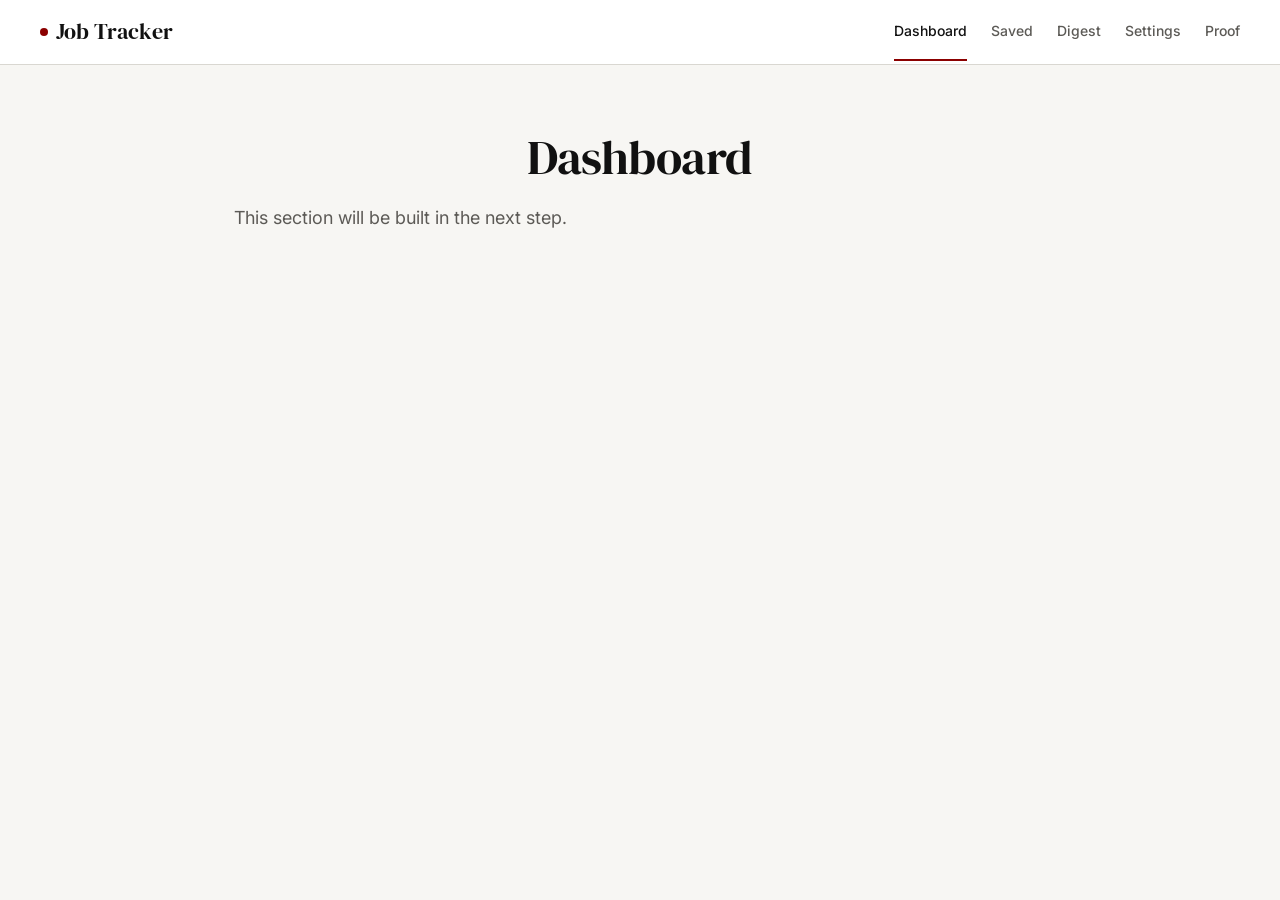
==== dashboard.html @ 2d8c6e4d "Add route skeletons and navigation" ====
<!DOCTYPE html>
<html lang="en">

<head>
    <meta charset="UTF-8">
    <meta name="viewport" content="width=device-width, initial-scale=1.0">
    <title>Dashboard - Job Notification Tracker</title>
    <link rel="preconnect" href="https://fonts.googleapis.com" />
    <link rel="preconnect" href="https://fonts.gstatic.com" crossorigin />
    <link href="https://fonts.googleapis.com/css2?family=DM+Serif+Display&family=Inter:wght@400;500;600&display=swap"
        rel="stylesheet" />
    <link rel="stylesheet" href="css/tokens.css">
    <link rel="stylesheet" href="css/base.css">
    <link rel="stylesheet" href="css/layout.css">
    <link rel="stylesheet" href="css/components.css">
    <style>
        /* Navigation Styles */
        .nav-header {
            background-color: var(--color-surface);
            border-bottom: 1px solid var(--color-border);
            position: sticky;
            top: 0;
            z-index: var(--z-topbar);
        }

        .nav-container {
            display: flex;
            align-items: center;
            justify-content: space-between;
            height: 64px;
        }

        .nav-brand {
            font-family: var(--font-heading);
            font-size: var(--text-lg);
            color: var(--color-text);
            text-decoration: none;
            display: flex;
            align-items: center;
            gap: var(--space-1);
        }

        .nav-links {
            display: flex;
            gap: var(--space-3);
        }

        .nav-link {
            font-family: var(--font-body);
            font-size: var(--text-sm);
            font-weight: var(--weight-medium);
            color: var(--color-muted);
            text-decoration: none;
            padding: var(--space-2) 0;
            border-bottom: 2px solid transparent;
            transition: color var(--duration-fast) var(--easing-standard);
        }

        .nav-link:hover {
            color: var(--color-text);
        }

        .nav-link.active {
            color: var(--color-text);
            border-bottom-color: var(--color-accent);
        }

        .mobile-menu-btn {
            display: none;
            background: none;
            border: none;
            font-size: var(--text-2xl);
            cursor: pointer;
            color: var(--color-text);
        }

        @media (max-width: 768px) {
            .nav-links {
                display: none;
                position: absolute;
                top: 64px;
                left: 0;
                right: 0;
                background-color: var(--color-surface);
                flex-direction: column;
                padding: var(--space-3) var(--space-5);
                border-bottom: 1px solid var(--color-border);
                box-shadow: var(--shadow-card);
            }

            .nav-links.show {
                display: flex;
            }

            .mobile-menu-btn {
                display: block;
            }
        }

        /* Page Content Styles */
        .page-content {
            padding: var(--space-8) 0;
            text-align: center;
        }

        .page-title {
            font-family: var(--font-heading);
            font-size: var(--text-3xl);
            color: var(--color-text);
            margin-bottom: var(--space-2);
        }

        .page-subtitle {
            font-size: var(--text-md);
            color: var(--color-muted);
        }
    </style>
</head>

<body>

    <header class="nav-header">
        <div class="container nav-container">
            <a href="index.html" class="nav-brand">
                <div class="top-bar__logo-dot"></div>
                Job Tracker
            </a>

            <button class="mobile-menu-btn" id="mobile-menu-btn" aria-label="Toggle menu">☰</button>

            <nav class="nav-links" id="nav-links">
                <a href="dashboard.html" class="nav-link active">Dashboard</a>
                <a href="saved.html" class="nav-link">Saved</a>
                <a href="digest.html" class="nav-link">Digest</a>
                <a href="settings.html" class="nav-link">Settings</a>
                <a href="proof.html" class="nav-link">Proof</a>
            </nav>
        </div>
    </header>

    <main class="container">
        <div class="page-content">
            <h1 class="page-title">Dashboard</h1>
            <p class="page-subtitle">This section will be built in the next step.</p>
        </div>
    </main>

    <script>
        document.getElementById('mobile-menu-btn').addEventListener('click', function () {
            document.getElementById('nav-links').classList.toggle('show');
        });
    </script>
</body>

</html>
---- css/tokens.css ----
/* ═══════════════════════════════════════════════════════════════
   KODNEST PREMIUM BUILD SYSTEM — DESIGN TOKENS
   tokens.css — Single source of truth for all design decisions
═══════════════════════════════════════════════════════════════ */

:root {
  /* ── COLOR PALETTE (maximum 4 semantic colors) ── */
  --color-bg:           #F7F6F3;   /* off-white surface */
  --color-text:         #111111;   /* primary text */
  --color-accent:       #8B0000;   /* deep red — primary actions */
  --color-accent-hover: #6E0000;   /* deep red darkened for hover */
  --color-accent-light: #f5e9e9;   /* tint for focus rings and muted accent bg */

  /* Semantic utility colors (muted, not vivid) */
  --color-success:      #3B6A45;   /* muted green */
  --color-success-bg:   #EEF4EF;
  --color-warning:      #8A6A1E;   /* muted amber */
  --color-warning-bg:   #FAF4E4;
  --color-error:        #8B0000;   /* reuse accent for error state */
  --color-error-bg:     #f5e9e9;

  /* Neutral scale */
  --color-border:       #D9D7D1;   /* subtle card borders */
  --color-border-focus: #8B0000;   /* focus outline */
  --color-muted:        #5C5A56;   /* secondary / hint text */
  --color-surface:      #FFFFFF;   /* card surface */
  --color-overlay:      #EFEDE9;   /* hover state background */

  /* ── TYPOGRAPHY ── */
  --font-heading: 'DM Serif Display', Georgia, 'Times New Roman', serif;
  --font-body:    'Inter', -apple-system, BlinkMacSystemFont, 'Segoe UI', sans-serif;

  --text-xs:   0.75rem;    /* 12px */
  --text-sm:   0.875rem;   /* 14px */
  --text-base: 1rem;       /* 16px */
  --text-md:   1.125rem;   /* 18px */
  --text-lg:   1.375rem;   /* 22px */
  --text-xl:   1.75rem;    /* 28px */
  --text-2xl:  2.25rem;    /* 36px */
  --text-3xl:  3rem;       /* 48px */

  --leading-tight:  1.2;
  --leading-normal: 1.5;
  --leading-relaxed:1.7;

  --weight-regular: 400;
  --weight-medium:  500;
  --weight-semibold:600;

  /* ── SPACING SCALE (8px grid — never deviate) ── */
  --space-1: 8px;
  --space-2: 16px;
  --space-3: 24px;
  --space-5: 40px;
  --space-8: 64px;

  /* ── LAYOUT ── */
  --max-width-text:   720px;   /* prose column max */
  --max-width-layout: 1280px;  /* overall container */
  --panel-primary:    70%;
  --panel-secondary:  30%;

  /* ── SHAPE ── */
  --radius-sm:  4px;
  --radius-md:  6px;
  --radius-lg:  8px;

  /* ── MOTION (calm, no bounce) ── */
  --duration-fast:   150ms;
  --duration-base:   200ms;
  --easing-standard: ease-in-out;

  /* ── ELEVATION (no deep shadows — borders only) ── */
  --shadow-none: none;
  --shadow-card: 0 1px 3px rgba(0,0,0,0.06);

  /* ── Z-INDEX ── */
  --z-topbar: 100;
  --z-overlay: 200;
}
---- css/base.css ----
/* ═══════════════════════════════════════════════════════════════
   KODNEST PREMIUM BUILD SYSTEM — BASE / RESET
   base.css — Typography, resets, global body styles
═══════════════════════════════════════════════════════════════ */

/* ── RESET ── */
*,
*::before,
*::after {
    box-sizing: border-box;
    margin: 0;
    padding: 0;
}

html {
    font-size: 16px;
    scroll-behavior: smooth;
    -webkit-font-smoothing: antialiased;
    -moz-osx-font-smoothing: grayscale;
    text-rendering: optimizeLegibility;
}

body {
    background-color: var(--color-bg);
    color: var(--color-text);
    font-family: var(--font-body);
    font-size: var(--text-base);
    line-height: var(--leading-relaxed);
    min-height: 100vh;
}

/* ── HEADINGS ── */
h1,
h2,
h3,
h4,
h5,
h6 {
    font-family: var(--font-heading);
    font-weight: var(--weight-regular);
    line-height: var(--leading-tight);
    color: var(--color-text);
    letter-spacing: -0.01em;
}

h1 {
    font-size: var(--text-3xl);
}

h2 {
    font-size: var(--text-xl);
}

h3 {
    font-size: var(--text-lg);
}

/* ── BODY COPY ── */
p {
    font-size: var(--text-base);
    line-height: var(--leading-relaxed);
    color: var(--color-text);
    max-width: var(--max-width-text);
}

/* ── LINKS ── */
a {
    color: var(--color-accent);
    text-decoration: underline;
    text-underline-offset: 3px;
    transition: color var(--duration-fast) var(--easing-standard);
}

a:hover {
    color: var(--color-accent-hover);
}

a:focus-visible {
    outline: 2px solid var(--color-border-focus);
    outline-offset: 3px;
    border-radius: var(--radius-sm);
}

/* ── LISTS ── */
ul,
ol {
    padding-left: var(--space-3);
}

li {
    margin-bottom: var(--space-1);
    line-height: var(--leading-relaxed);
}

/* ── INLINE CODE ── */
code {
    font-family: 'SFMono-Regular', 'Consolas', 'Menlo', monospace;
    font-size: 0.88em;
    background-color: var(--color-overlay);
    border: 1px solid var(--color-border);
    border-radius: var(--radius-sm);
    padding: 2px 6px;
}

/* ── PRE ── */
pre {
    font-family: 'SFMono-Regular', 'Consolas', 'Menlo', monospace;
    font-size: var(--text-sm);
    line-height: 1.6;
    background-color: var(--color-overlay);
    border: 1px solid var(--color-border);
    border-radius: var(--radius-md);
    padding: var(--space-2);
    overflow-x: auto;
    white-space: pre-wrap;
    word-break: break-word;
}

/* ── STRONG / EM ── */
strong {
    font-weight: var(--weight-semibold);
    color: var(--color-text);
}

em {
    font-style: italic;
}

/* ── IMAGES ── */
img {
    max-width: 100%;
    display: block;
    height: auto;
}

/* ── SELECT ── */
select {
    appearance: none;
    -webkit-appearance: none;
    background-image: url("data:image/svg+xml,%3Csvg xmlns='http://www.w3.org/2000/svg' width='12' height='8' viewBox='0 0 12 8'%3E%3Cpath d='M1 1l5 5 5-5' stroke='%235C5A56' stroke-width='1.5' fill='none' stroke-linecap='round'/%3E%3C/svg%3E");
    background-repeat: no-repeat;
    background-position: right 12px center;
    background-size: 12px;
    padding-right: 36px !important;
    cursor: pointer;
}

/* ── FOCUS VISIBLE (global) ── */
:focus-visible {
    outline: 2px solid var(--color-border-focus);
    outline-offset: 3px;
}

/* ── SCROLLBAR (subtle) ── */
::-webkit-scrollbar {
    width: 6px;
    height: 6px;
}

::-webkit-scrollbar-track {
    background: var(--color-bg);
}

::-webkit-scrollbar-thumb {
    background: var(--color-border);
    border-radius: 99px;
}

::-webkit-scrollbar-thumb:hover {
    background: var(--color-muted);
}

/* ── SELECTION ── */
::selection {
    background-color: var(--color-accent-light);
    color: var(--color-text);
}

/* ── UTILITY CLASSES ── */
.visually-hidden {
    position: absolute;
    width: 1px;
    height: 1px;
    padding: 0;
    margin: -1px;
    overflow: hidden;
    clip: rect(0, 0, 0, 0);
    white-space: nowrap;
    border: 0;
}

.text-muted {
    color: var(--color-muted);
}

.text-sm {
    font-size: var(--text-sm);
}

.text-serif {
    font-family: var(--font-heading);
}
---- css/layout.css ----
/* ═══════════════════════════════════════════════════════════════
   KODNEST PREMIUM BUILD SYSTEM — LAYOUT
   layout.css — Global page structure, sections, containers
═══════════════════════════════════════════════════════════════ */

/* ═══════════════════════════
   CONTAINER
═══════════════════════════ */

.container {
    width: 100%;
    max-width: var(--max-width-layout);
    margin: 0 auto;
    padding: 0 var(--space-5);
}

@media (max-width: 768px) {
    .container {
        padding: 0 var(--space-3);
    }
}


/* ═══════════════════════════
   TOP BAR
═══════════════════════════ */

.top-bar {
    position: sticky;
    top: 0;
    z-index: var(--z-topbar);
    height: 56px;
    display: flex;
    align-items: center;
    justify-content: space-between;
    gap: var(--space-3);
    padding: 0 var(--space-5);
    background-color: var(--color-surface);
    border-bottom: 1px solid var(--color-border);
}

.top-bar__project {
    display: flex;
    align-items: center;
    gap: var(--space-1);
    font-family: var(--font-body);
    font-size: var(--text-sm);
    font-weight: var(--weight-semibold);
    color: var(--color-text);
    letter-spacing: 0.01em;
    white-space: nowrap;
    flex: 1;
}

.top-bar__logo-dot {
    width: 8px;
    height: 8px;
    border-radius: 50%;
    background-color: var(--color-accent);
    flex-shrink: 0;
}

.top-bar__progress {
    display: flex;
    align-items: center;
    gap: var(--space-2);
    flex: 2;
    justify-content: center;
}

.progress-step {
    font-size: var(--text-xs);
    font-weight: var(--weight-medium);
    color: var(--color-muted);
    white-space: nowrap;
}

.progress-track {
    width: 120px;
    height: 4px;
    background-color: var(--color-border);
    border-radius: 99px;
    overflow: hidden;
    flex-shrink: 0;
}

.progress-track__fill {
    height: 100%;
    background-color: var(--color-accent);
    border-radius: 99px;
    transition: width var(--duration-base) var(--easing-standard);
}

.top-bar__status {
    display: flex;
    align-items: center;
    justify-content: flex-end;
    flex: 1;
}

@media (max-width: 640px) {
    .top-bar {
        padding: 0 var(--space-2);
        gap: var(--space-2);
    }

    .top-bar__progress {
        display: none;
    }
}


/* ═══════════════════════════
   CONTEXT HEADER
═══════════════════════════ */

.context-header {
    border-bottom: 1px solid var(--color-border);
    padding: var(--space-8) 0 var(--space-5) 0;
    background-color: var(--color-surface);
}

.context-header .container {
    display: flex;
    flex-direction: column;
    gap: var(--space-1);
}

.context-header__headline {
    font-family: var(--font-heading);
    font-size: var(--text-3xl);
    color: var(--color-text);
    line-height: var(--leading-tight);
    max-width: 700px;
    letter-spacing: -0.02em;
}

.context-header__subtext {
    font-size: var(--text-md);
    color: var(--color-muted);
    line-height: var(--leading-relaxed);
    max-width: 560px;
}

@media (max-width: 768px) {
    .context-header {
        padding: var(--space-5) 0 var(--space-3) 0;
    }

    .context-header__headline {
        font-size: var(--text-2xl);
    }
}


/* ═══════════════════════════
   WORKSPACE — SPLIT LAYOUT
═══════════════════════════ */

.workspace {
    padding: var(--space-5) 0 var(--space-8) 0;
}

.workspace__inner {
    display: grid;
    grid-template-columns: var(--panel-primary) var(--panel-secondary);
    gap: var(--space-5);
    align-items: start;
}

.workspace__primary {
    display: flex;
    flex-direction: column;
    gap: var(--space-5);
    min-width: 0;
}

.workspace__secondary {
    min-width: 0;
}

@media (max-width: 960px) {
    .workspace__inner {
        grid-template-columns: 1fr;
    }

    .workspace__secondary {
        order: -1;
    }

    .panel {
        position: static;
        max-height: none;
    }
}


/* ═══════════════════════════
   PROOF FOOTER
═══════════════════════════ */

.proof-footer {
    border-top: 1px solid var(--color-border);
    background-color: var(--color-surface);
    padding: var(--space-5) 0;
}

.proof-footer__inner {
    display: flex;
    flex-direction: column;
    gap: var(--space-5);
}

.proof-footer__heading {
    display: flex;
    flex-direction: column;
    gap: 6px;
}

.proof-footer__title {
    font-family: var(--font-heading);
    font-size: var(--text-xl);
    color: var(--color-text);
    line-height: var(--leading-tight);
}

.proof-footer__subtitle {
    font-size: var(--text-sm);
    color: var(--color-muted);
    max-width: 500px;
}

/* Proof Checklist */
.proof-checklist {
    display: grid;
    grid-template-columns: repeat(auto-fit, minmax(260px, 1fr));
    gap: var(--space-3);
}

.proof-item {
    display: flex;
    flex-direction: column;
    gap: var(--space-1);
    padding: var(--space-2) var(--space-2);
    border: 1px solid var(--color-border);
    border-radius: var(--radius-md);
    background-color: var(--color-bg);
    transition: border-color var(--duration-fast) var(--easing-standard);
}

.proof-item:focus-within {
    border-color: var(--color-border-focus);
}

.proof-item__label {
    margin-bottom: 2px;
}

.proof-input {
    font-family: var(--font-body);
    font-size: var(--text-sm);
    color: var(--color-text);
    background-color: transparent;
    border: none;
    border-top: 1px solid var(--color-border);
    padding: var(--space-1) 0;
    width: 100%;
    outline: none;
    line-height: var(--leading-relaxed);
    transition: border-color var(--duration-fast) var(--easing-standard);
}

.proof-input::placeholder {
    color: #A8A5A0;
}

.proof-input:focus {
    border-top-color: var(--color-border-focus);
}

/* Proof footer bar */
.proof-footer__bar {
    display: flex;
    align-items: center;
    justify-content: space-between;
    padding-top: var(--space-3);
    border-top: 1px solid var(--color-border);
    gap: var(--space-3);
    flex-wrap: wrap;
}

.proof-footer__credit {
    font-size: var(--text-xs);
    color: var(--color-muted);
    max-width: none;
}
---- css/components.css ----
/* ═══════════════════════════════════════════════════════════════
   KODNEST PREMIUM BUILD SYSTEM — COMPONENTS
   components.css — Buttons, Badges, Cards, Inputs, Panels, etc.
═══════════════════════════════════════════════════════════════ */

/* ═══════════════════════════
   BUTTONS
═══════════════════════════ */

.btn {
    display: inline-flex;
    align-items: center;
    justify-content: center;
    gap: var(--space-1);
    font-family: var(--font-body);
    font-size: var(--text-sm);
    font-weight: var(--weight-medium);
    line-height: 1;
    letter-spacing: 0.01em;
    border-radius: var(--radius-md);
    padding: 10px var(--space-3);
    border: 1.5px solid transparent;
    cursor: pointer;
    transition:
        background-color var(--duration-fast) var(--easing-standard),
        border-color var(--duration-fast) var(--easing-standard),
        color var(--duration-fast) var(--easing-standard),
        opacity var(--duration-fast) var(--easing-standard);
    text-decoration: none;
    white-space: nowrap;
    user-select: none;
}

/* Primary: solid deep red */
.btn--primary {
    background-color: var(--color-accent);
    border-color: var(--color-accent);
    color: #ffffff;
}

.btn--primary:hover:not(:disabled) {
    background-color: var(--color-accent-hover);
    border-color: var(--color-accent-hover);
}

.btn--primary:focus-visible {
    outline: 2px solid var(--color-accent);
    outline-offset: 3px;
}

/* Secondary: outlined */
.btn--secondary {
    background-color: transparent;
    border-color: var(--color-border);
    color: var(--color-text);
}

.btn--secondary:hover:not(:disabled) {
    background-color: var(--color-overlay);
    border-color: var(--color-text);
}

.btn--secondary:focus-visible {
    outline: 2px solid var(--color-border-focus);
    outline-offset: 3px;
}

/* Danger outline variant */
.btn--danger-outline {
    border-color: var(--color-accent);
    color: var(--color-accent);
}

.btn--danger-outline:hover:not(:disabled) {
    background-color: var(--color-accent-light);
}

/* Full width */
.btn--full {
    width: 100%;
}

/* Disabled state */
.btn:disabled,
.btn--disabled {
    opacity: 0.4;
    cursor: not-allowed;
    pointer-events: none;
}

/* Icon-only button */
.btn-icon {
    display: inline-flex;
    align-items: center;
    gap: 6px;
    font-family: var(--font-body);
    font-size: var(--text-sm);
    font-weight: var(--weight-medium);
    color: var(--color-muted);
    background: none;
    border: none;
    padding: 4px 8px;
    border-radius: var(--radius-sm);
    cursor: pointer;
    transition: color var(--duration-fast) var(--easing-standard),
        background-color var(--duration-fast) var(--easing-standard);
}

.btn-icon:hover {
    color: var(--color-text);
    background-color: var(--color-overlay);
}

.btn-icon:focus-visible {
    outline: 2px solid var(--color-border-focus);
    outline-offset: 2px;
}


/* ═══════════════════════════
   BADGES
═══════════════════════════ */

.badge {
    display: inline-flex;
    align-items: center;
    font-family: var(--font-body);
    font-size: var(--text-xs);
    font-weight: var(--weight-medium);
    letter-spacing: 0.04em;
    text-transform: uppercase;
    line-height: 1;
    padding: 4px 10px;
    border-radius: 99px;
    white-space: nowrap;
    border: 1px solid transparent;
}

.badge--neutral {
    background-color: var(--color-overlay);
    color: var(--color-muted);
    border-color: var(--color-border);
}

.badge--in-progress {
    background-color: var(--color-warning-bg);
    color: var(--color-warning);
    border-color: #D4B26A;
}

.badge--success {
    background-color: var(--color-success-bg);
    color: var(--color-success);
    border-color: #8DB897;
}

.badge--warning {
    background-color: var(--color-warning-bg);
    color: var(--color-warning);
    border-color: #D4B26A;
}

.badge--error {
    background-color: var(--color-error-bg);
    color: var(--color-error);
    border-color: #D4A0A0;
}


/* ═══════════════════════════
   STATUS BADGE (Top Bar)
═══════════════════════════ */

.status-badge {
    font-family: var(--font-body);
    font-size: var(--text-xs);
    font-weight: var(--weight-semibold);
    letter-spacing: 0.05em;
    text-transform: uppercase;
    padding: 5px 12px;
    border-radius: 99px;
    border: 1.5px solid transparent;
}

.status-badge--not-started {
    background-color: var(--color-overlay);
    color: var(--color-muted);
    border-color: var(--color-border);
}

.status-badge--in-progress {
    background-color: var(--color-warning-bg);
    color: var(--color-warning);
    border-color: #D4B26A;
}

.status-badge--shipped {
    background-color: var(--color-success-bg);
    color: var(--color-success);
    border-color: #8DB897;
}


/* ═══════════════════════════
   CARDS
═══════════════════════════ */

.card {
    background-color: var(--color-surface);
    border: 1px solid var(--color-border);
    border-radius: var(--radius-lg);
    padding: var(--space-5);
    display: flex;
    flex-direction: column;
    gap: var(--space-3);
    box-shadow: var(--shadow-card);
    transition: border-color var(--duration-base) var(--easing-standard);
}

.card:focus-within {
    border-color: var(--color-border-focus);
}

.card--error {
    border-color: #D4A0A0;
    background-color: var(--color-surface);
}

.card--empty {
    border-style: dashed;
    border-color: var(--color-border);
    background-color: var(--color-bg);
}

.card__header {
    display: flex;
    align-items: center;
    justify-content: space-between;
    gap: var(--space-2);
}

.card__label {
    font-size: var(--text-xs);
    font-weight: var(--weight-semibold);
    letter-spacing: 0.06em;
    text-transform: uppercase;
    color: var(--color-muted);
}

.card__title {
    font-family: var(--font-heading);
    font-size: var(--text-xl);
    line-height: var(--leading-tight);
    color: var(--color-text);
}

.card__body {
    font-size: var(--text-base);
    line-height: var(--leading-relaxed);
    color: var(--color-muted);
    max-width: var(--max-width-text);
}

.card__divider {
    height: 1px;
    background-color: var(--color-border);
    border: none;
    flex-shrink: 0;
}

.card__actions {
    display: flex;
    align-items: center;
    gap: var(--space-2);
    flex-wrap: wrap;
    padding-top: var(--space-1);
}


/* ═══════════════════════════
   FORM FIELDS
═══════════════════════════ */

.field-group {
    display: flex;
    flex-direction: column;
    gap: 6px;
}

.field-label {
    font-size: var(--text-sm);
    font-weight: var(--weight-medium);
    color: var(--color-text);
    user-select: none;
}

.field-input {
    font-family: var(--font-body);
    font-size: var(--text-base);
    color: var(--color-text);
    background-color: var(--color-surface);
    border: 1.5px solid var(--color-border);
    border-radius: var(--radius-md);
    padding: 10px var(--space-2);
    width: 100%;
    transition:
        border-color var(--duration-fast) var(--easing-standard),
        box-shadow var(--duration-fast) var(--easing-standard);
    outline: none;
}

.field-input::placeholder {
    color: #A8A5A0;
}

.field-input:hover {
    border-color: var(--color-muted);
}

.field-input:focus {
    border-color: var(--color-border-focus);
    box-shadow: 0 0 0 3px var(--color-accent-light);
}

.field-input--select {
    cursor: pointer;
}

.field-hint {
    font-size: var(--text-xs);
    color: var(--color-muted);
    line-height: var(--leading-normal);
    max-width: none;
}


/* ═══════════════════════════
   CHECKBOXES
═══════════════════════════ */

.checkbox-label {
    display: inline-flex;
    align-items: center;
    gap: 10px;
    cursor: pointer;
    user-select: none;
}

.checkbox-input {
    width: 18px;
    height: 18px;
    border: 1.5px solid var(--color-border);
    border-radius: var(--radius-sm);
    background-color: var(--color-surface);
    appearance: none;
    -webkit-appearance: none;
    cursor: pointer;
    flex-shrink: 0;
    transition:
        border-color var(--duration-fast) var(--easing-standard),
        background-color var(--duration-fast) var(--easing-standard);
    position: relative;
}

.checkbox-input:hover {
    border-color: var(--color-accent);
}

.checkbox-input:checked {
    background-color: var(--color-accent);
    border-color: var(--color-accent);
}

.checkbox-input:checked::after {
    content: '';
    position: absolute;
    top: 3px;
    left: 5px;
    width: 5px;
    height: 9px;
    border: 2px solid #ffffff;
    border-top: none;
    border-left: none;
    transform: rotate(45deg);
}

.checkbox-input:focus-visible {
    outline: 2px solid var(--color-border-focus);
    outline-offset: 2px;
}

.checkbox-text {
    font-size: var(--text-sm);
    font-weight: var(--weight-medium);
    color: var(--color-text);
    line-height: var(--leading-normal);
}


/* ═══════════════════════════
   CALLOUTS
═══════════════════════════ */

.callout {
    display: flex;
    align-items: flex-start;
    gap: var(--space-2);
    padding: var(--space-2) var(--space-3);
    border-radius: var(--radius-md);
    border-left: 3px solid transparent;
}

.callout p {
    font-size: var(--text-sm);
    line-height: var(--leading-relaxed);
    max-width: none;
}

.callout__icon {
    font-size: var(--text-base);
    flex-shrink: 0;
    margin-top: 1px;
}

.callout--info {
    background-color: var(--color-overlay);
    border-left-color: var(--color-muted);
    color: var(--color-muted);
}

.callout--success {
    background-color: var(--color-success-bg);
    border-left-color: var(--color-success);
    color: var(--color-success);
}

.callout--warning {
    background-color: var(--color-warning-bg);
    border-left-color: var(--color-warning);
    color: var(--color-warning);
}

.callout--error {
    background-color: var(--color-error-bg);
    border-left-color: var(--color-error);
    color: var(--color-error);
}


/* ═══════════════════════════
   SECONDARY PANEL
═══════════════════════════ */

.panel {
    background-color: var(--color-surface);
    border: 1px solid var(--color-border);
    border-radius: var(--radius-lg);
    padding: var(--space-3);
    display: flex;
    flex-direction: column;
    gap: var(--space-3);
    position: sticky;
    top: calc(56px + var(--space-3));
    /* offset by top-bar height */
    max-height: calc(100vh - 140px);
    overflow-y: auto;
}

.panel__title {
    font-family: var(--font-heading);
    font-size: var(--text-lg);
    color: var(--color-text);
    line-height: var(--leading-tight);
}

.panel__description {
    font-size: var(--text-sm);
    color: var(--color-muted);
    line-height: var(--leading-relaxed);
    max-width: none;
}

.panel__label {
    font-size: var(--text-xs);
    font-weight: var(--weight-semibold);
    letter-spacing: 0.06em;
    text-transform: uppercase;
    color: var(--color-muted);
    max-width: none;
}

.panel__divider {
    height: 1px;
    background-color: var(--color-border);
    border: none;
    flex-shrink: 0;
}

.panel__actions {
    display: flex;
    flex-direction: column;
    gap: var(--space-1);
}


/* ═══════════════════════════
   PROMPT BOX
═══════════════════════════ */

.prompt-box {
    border: 1px solid var(--color-border);
    border-radius: var(--radius-md);
    overflow: hidden;
    background-color: var(--color-bg);
}

.prompt-box__header {
    display: flex;
    align-items: center;
    justify-content: space-between;
    padding: 10px var(--space-2);
    border-bottom: 1px solid var(--color-border);
    background-color: var(--color-overlay);
}

.prompt-box__label {
    font-size: var(--text-xs);
    font-weight: var(--weight-semibold);
    letter-spacing: 0.05em;
    text-transform: uppercase;
    color: var(--color-muted);
}

.prompt-box__content {
    font-size: var(--text-sm);
    color: var(--color-text);
    background-color: transparent;
    border: none;
    border-radius: 0;
    padding: var(--space-2);
    margin: 0;
    white-space: pre-wrap;
    word-break: break-word;
    line-height: 1.65;
}

/* Copy success flash */
.prompt-box--copied {
    border-color: var(--color-success);
}


/* ═══════════════════════════
   STATUS PILLS (Radio group)
═══════════════════════════ */

.panel-status-group {
    display: flex;
    flex-direction: column;
    gap: var(--space-1);
}

.status-pills {
    display: flex;
    gap: var(--space-1);
    flex-wrap: wrap;
}

.status-pill {
    display: inline-flex;
    align-items: center;
    cursor: pointer;
    user-select: none;
}

.status-pill__input {
    display: none;
}

.status-pill__label {
    font-size: var(--text-xs);
    font-weight: var(--weight-medium);
    padding: 5px 12px;
    border: 1.5px solid var(--color-border);
    border-radius: 99px;
    color: var(--color-muted);
    background-color: var(--color-surface);
    transition:
        border-color var(--duration-fast) var(--easing-standard),
        color var(--duration-fast) var(--easing-standard),
        background-color var(--duration-fast) var(--easing-standard);
}

.status-pill__input:checked+.status-pill__label {
    border-color: var(--color-accent);
    color: var(--color-accent);
    background-color: var(--color-accent-light);
}

.status-pill:hover .status-pill__label {
    border-color: var(--color-muted);
    color: var(--color-text);
}


/* ═══════════════════════════
   ERROR STATE STEPS
═══════════════════════════ */

.error-steps {
    display: flex;
    flex-direction: column;
    gap: var(--space-2);
}

.error-step {
    display: flex;
    align-items: flex-start;
    gap: var(--space-2);
}

.error-step__num {
    flex-shrink: 0;
    width: 24px;
    height: 24px;
    display: flex;
    align-items: center;
    justify-content: center;
    border-radius: 50%;
    background-color: var(--color-error-bg);
    border: 1px solid #D4A0A0;
    font-size: var(--text-xs);
    font-weight: var(--weight-semibold);
    color: var(--color-accent);
    line-height: 1;
}

.error-step p {
    font-size: var(--text-sm);
    line-height: var(--leading-relaxed);
    color: var(--color-muted);
    max-width: none;
}


/* ═══════════════════════════
   EMPTY STATE
═══════════════════════════ */

.empty-state {
    display: flex;
    flex-direction: column;
    align-items: center;
    text-align: center;
    gap: var(--space-2);
    padding: var(--space-8) var(--space-5);
}

.empty-state__icon {
    font-size: 2.5rem;
    color: var(--color-border);
    line-height: 1;
    margin-bottom: var(--space-1);
}

.empty-state__title {
    font-family: var(--font-heading);
    font-size: var(--text-lg);
    color: var(--color-text);
}

.empty-state__body {
    font-size: var(--text-sm);
    color: var(--color-muted);
    max-width: 400px;
    margin: 0 auto;
}


/* ═══════════════════════════
   SHOWCASE (Component Reference)
═══════════════════════════ */

.showcase-group {
    display: flex;
    flex-direction: column;
    gap: var(--space-1);
}

.showcase-label {
    font-size: var(--text-xs);
    font-weight: var(--weight-semibold);
    letter-spacing: 0.06em;
    text-transform: uppercase;
    color: var(--color-muted);
    max-width: none;
}

.showcase-row {
    display: flex;
    align-items: center;
    gap: var(--space-2);
    flex-wrap: wrap;
}

.showcase-col {
    display: flex;
    flex-direction: column;
    gap: var(--space-1);
}
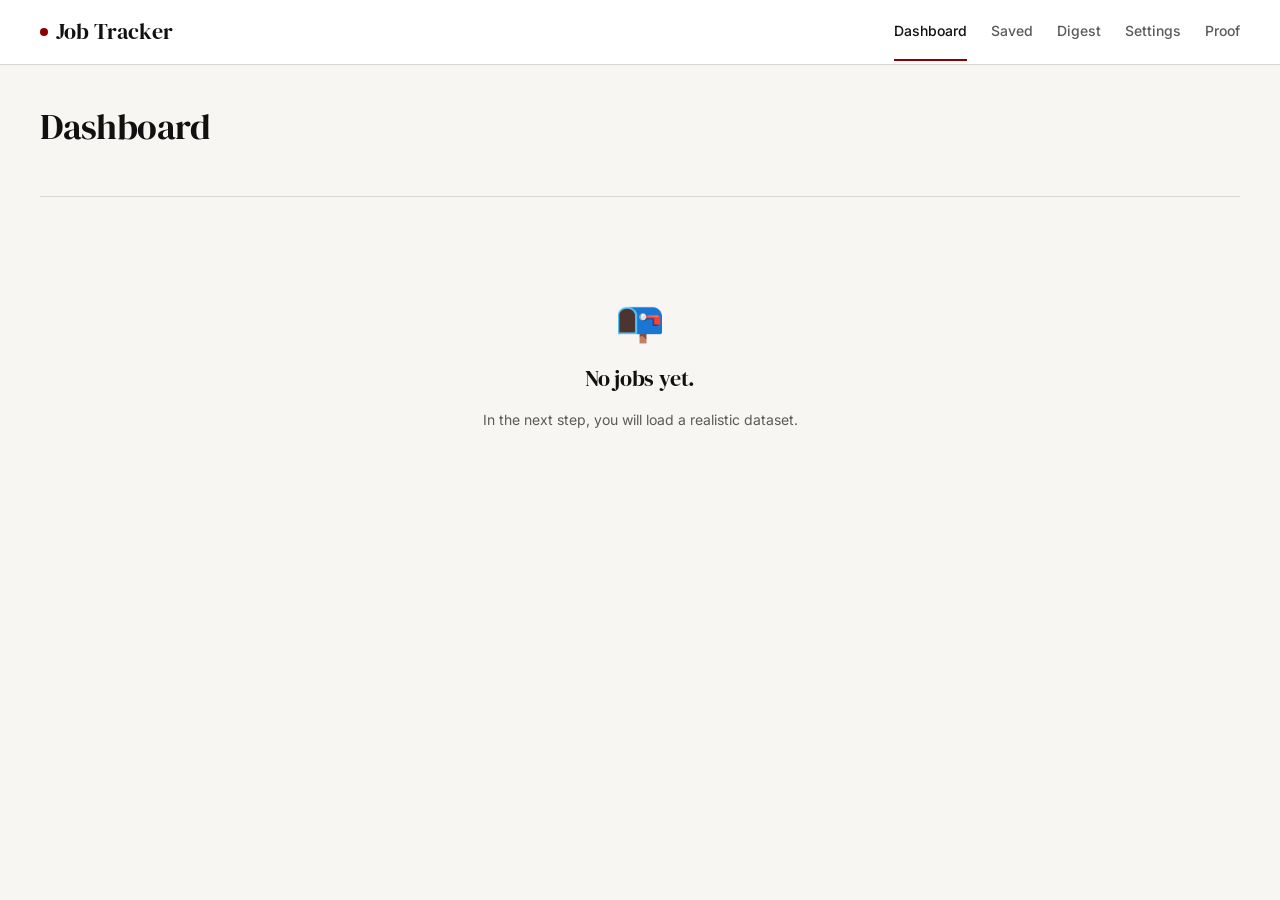
==== commit 41d91fae: "Update route skeletons with premium SaaS content and empty states" ====
--- a/dashboard.html
+++ b/dashboard.html
@@ -97,22 +97,18 @@
             }
         }
 
-        /* Page Content Styles */
-        .page-content {
-            padding: var(--space-8) 0;
-            text-align: center;
+        /* Page Header Styles */
+        .page-header {
+            padding: var(--space-5) 0;
+            border-bottom: 1px solid var(--color-border);
+            margin-bottom: var(--space-5);
         }
 
         .page-title {
             font-family: var(--font-heading);
-            font-size: var(--text-3xl);
+            font-size: var(--text-2xl);
             color: var(--color-text);
-            margin-bottom: var(--space-2);
-        }
-
-        .page-subtitle {
-            font-size: var(--text-md);
-            color: var(--color-muted);
+            margin-bottom: var(--space-1);
         }
     </style>
 </head>
@@ -139,9 +135,14 @@
     </header>
 
     <main class="container">
-        <div class="page-content">
+        <div class="page-header">
             <h1 class="page-title">Dashboard</h1>
-            <p class="page-subtitle">This section will be built in the next step.</p>
+        </div>
+
+        <div class="empty-state">
+            <div class="empty-state__icon">📭</div>
+            <h2 class="empty-state__title">No jobs yet.</h2>
+            <p class="empty-state__body">In the next step, you will load a realistic dataset.</p>
         </div>
     </main>
 
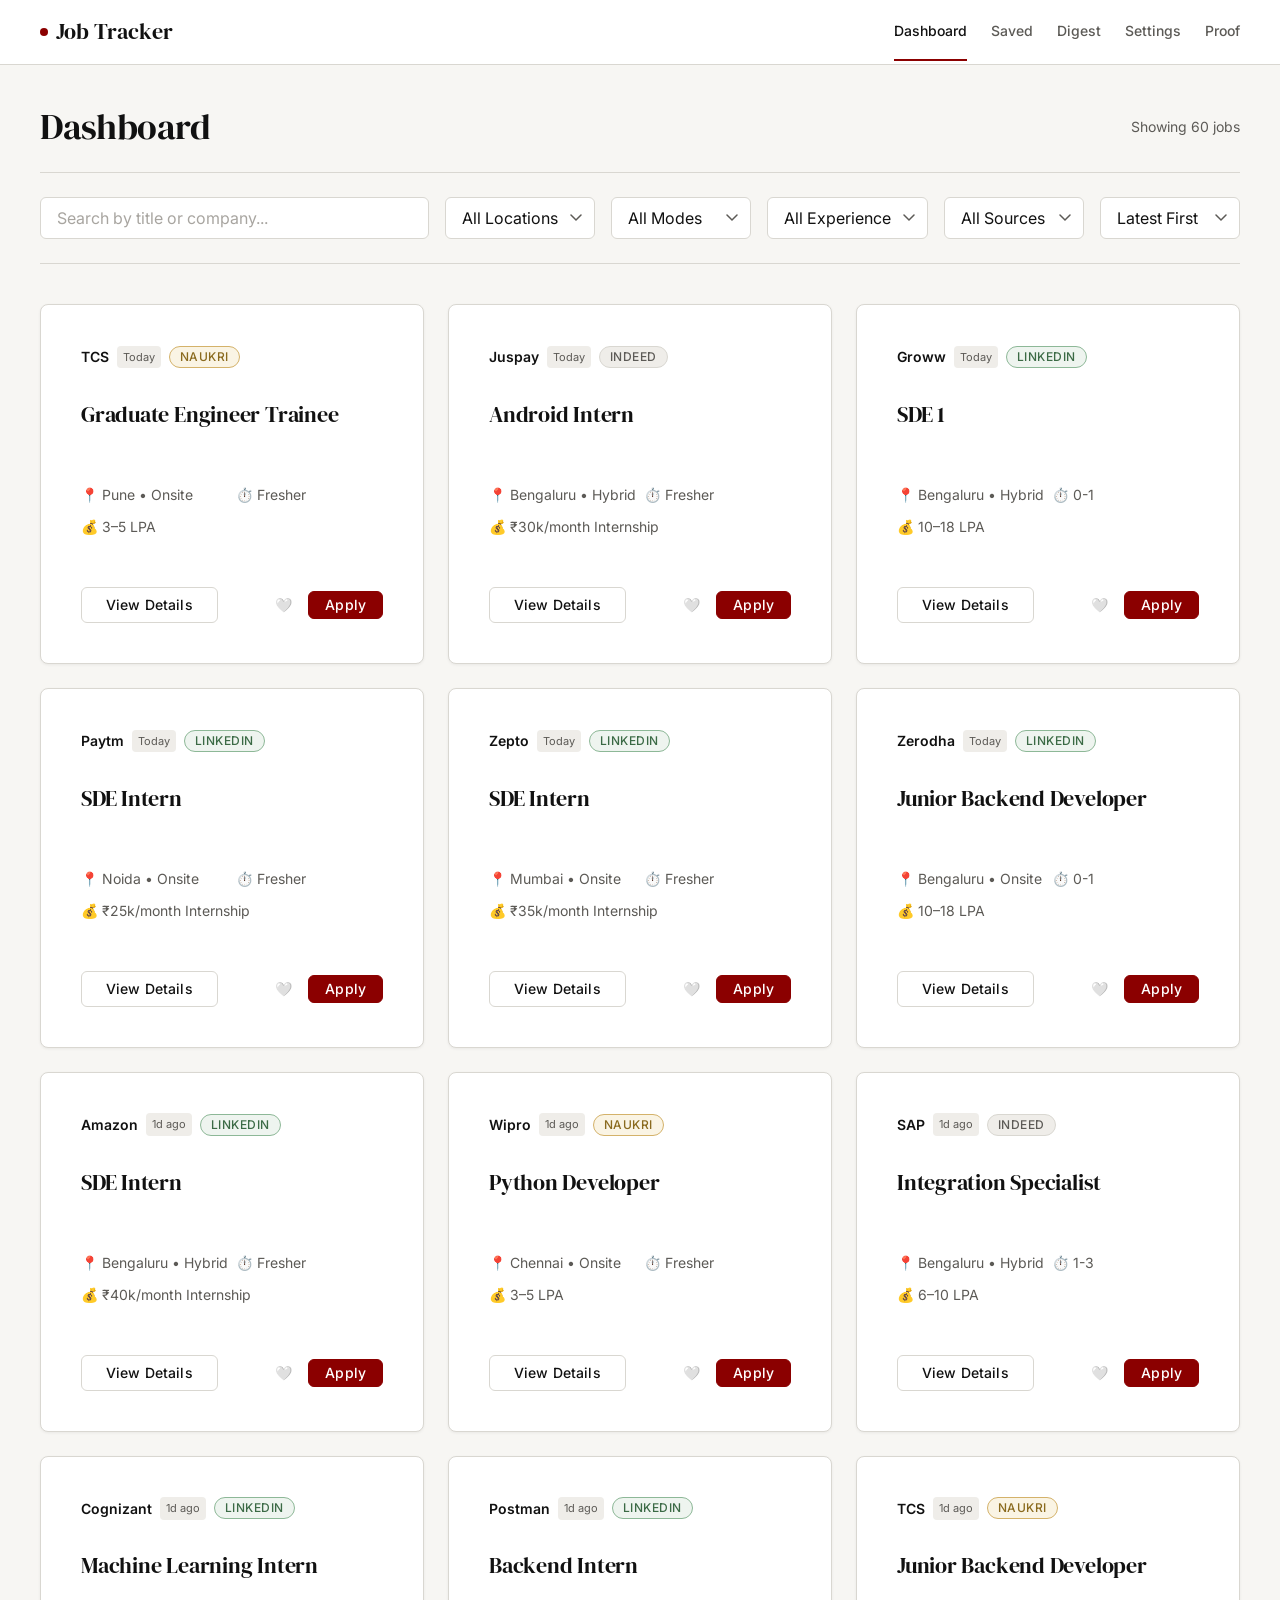
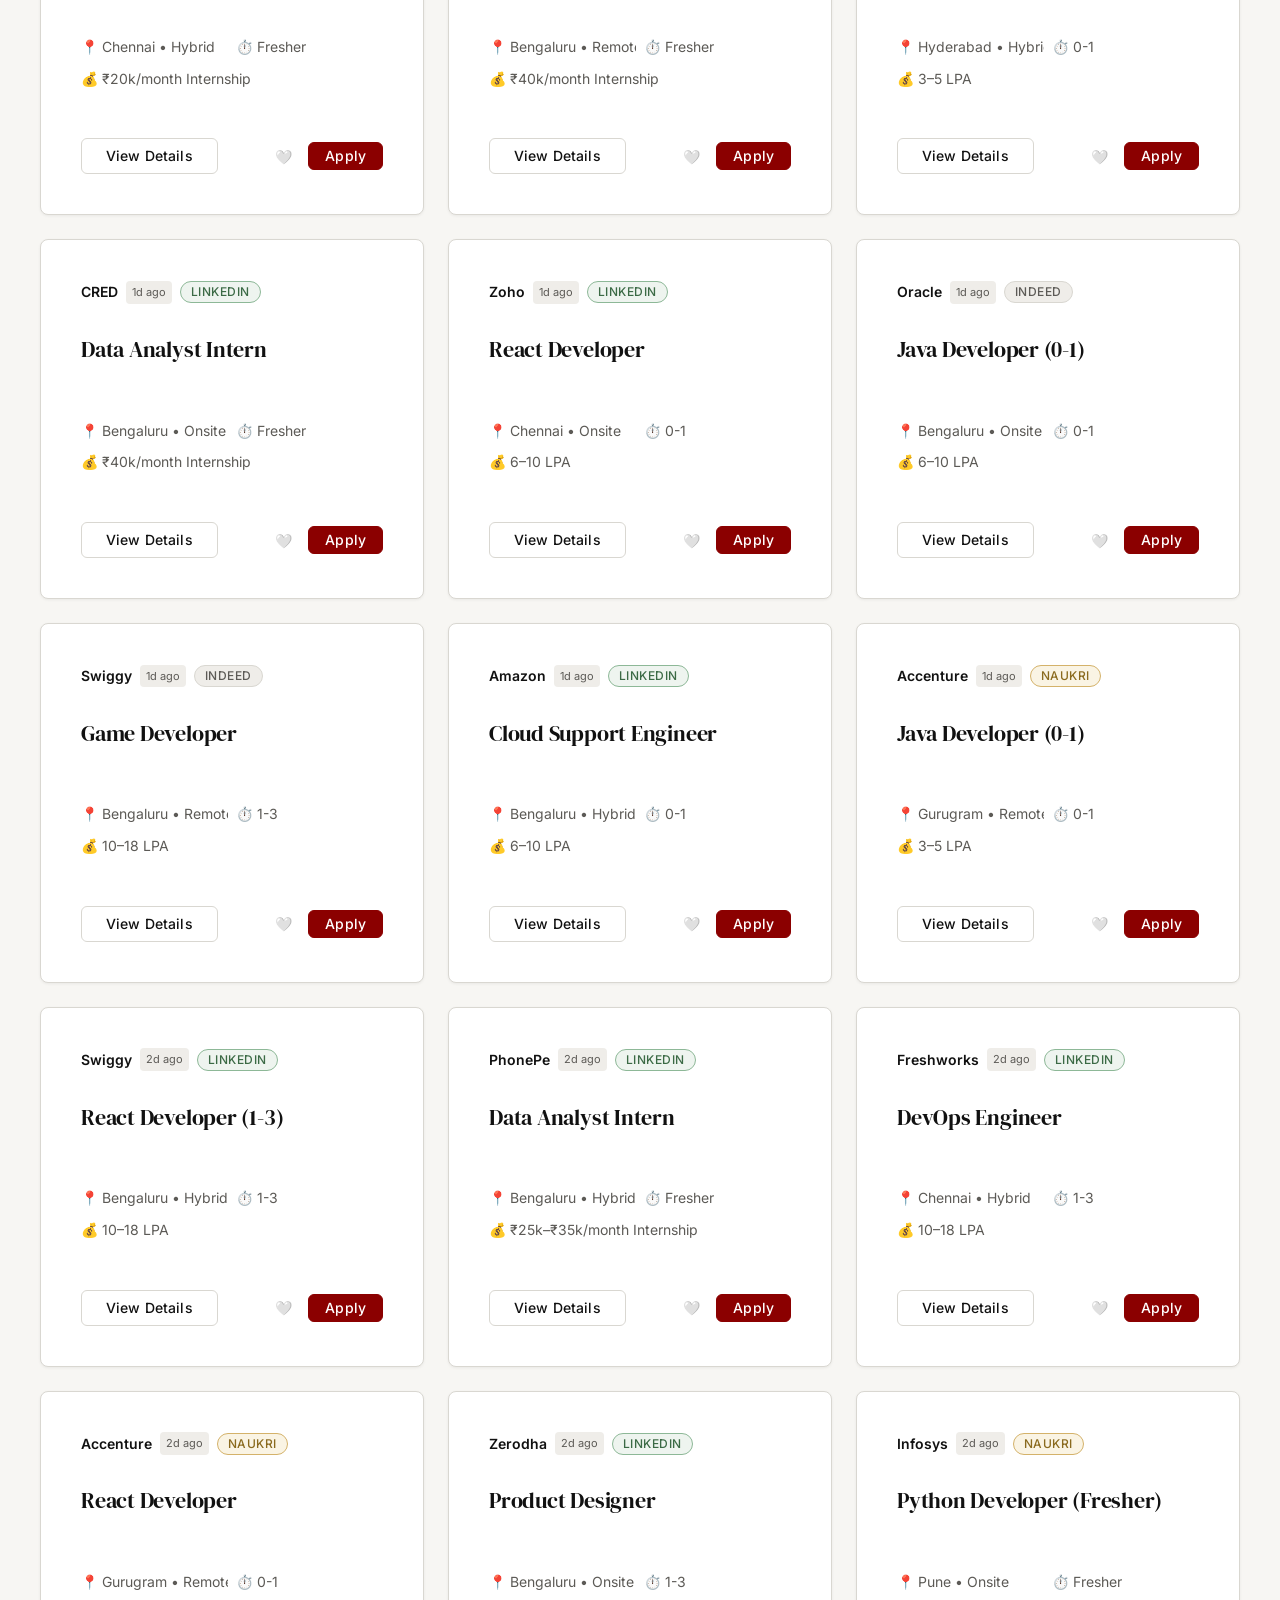
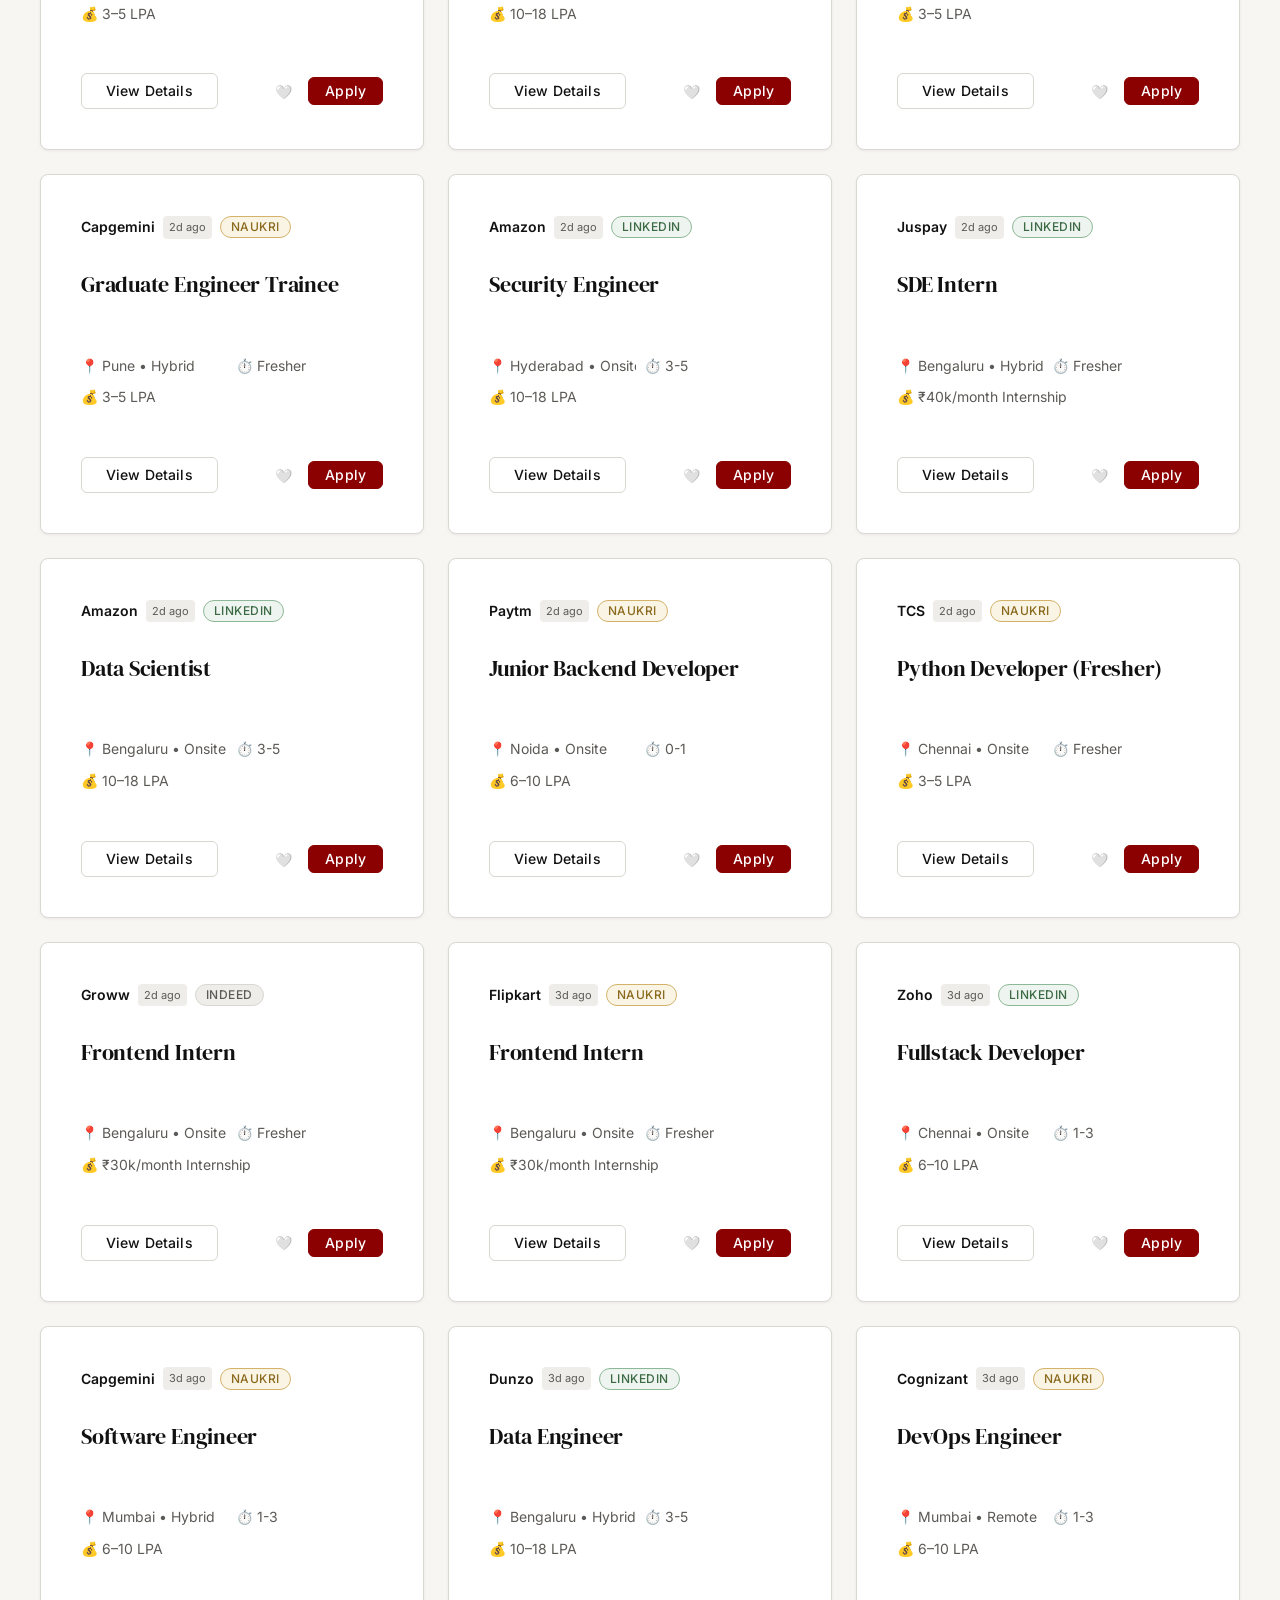
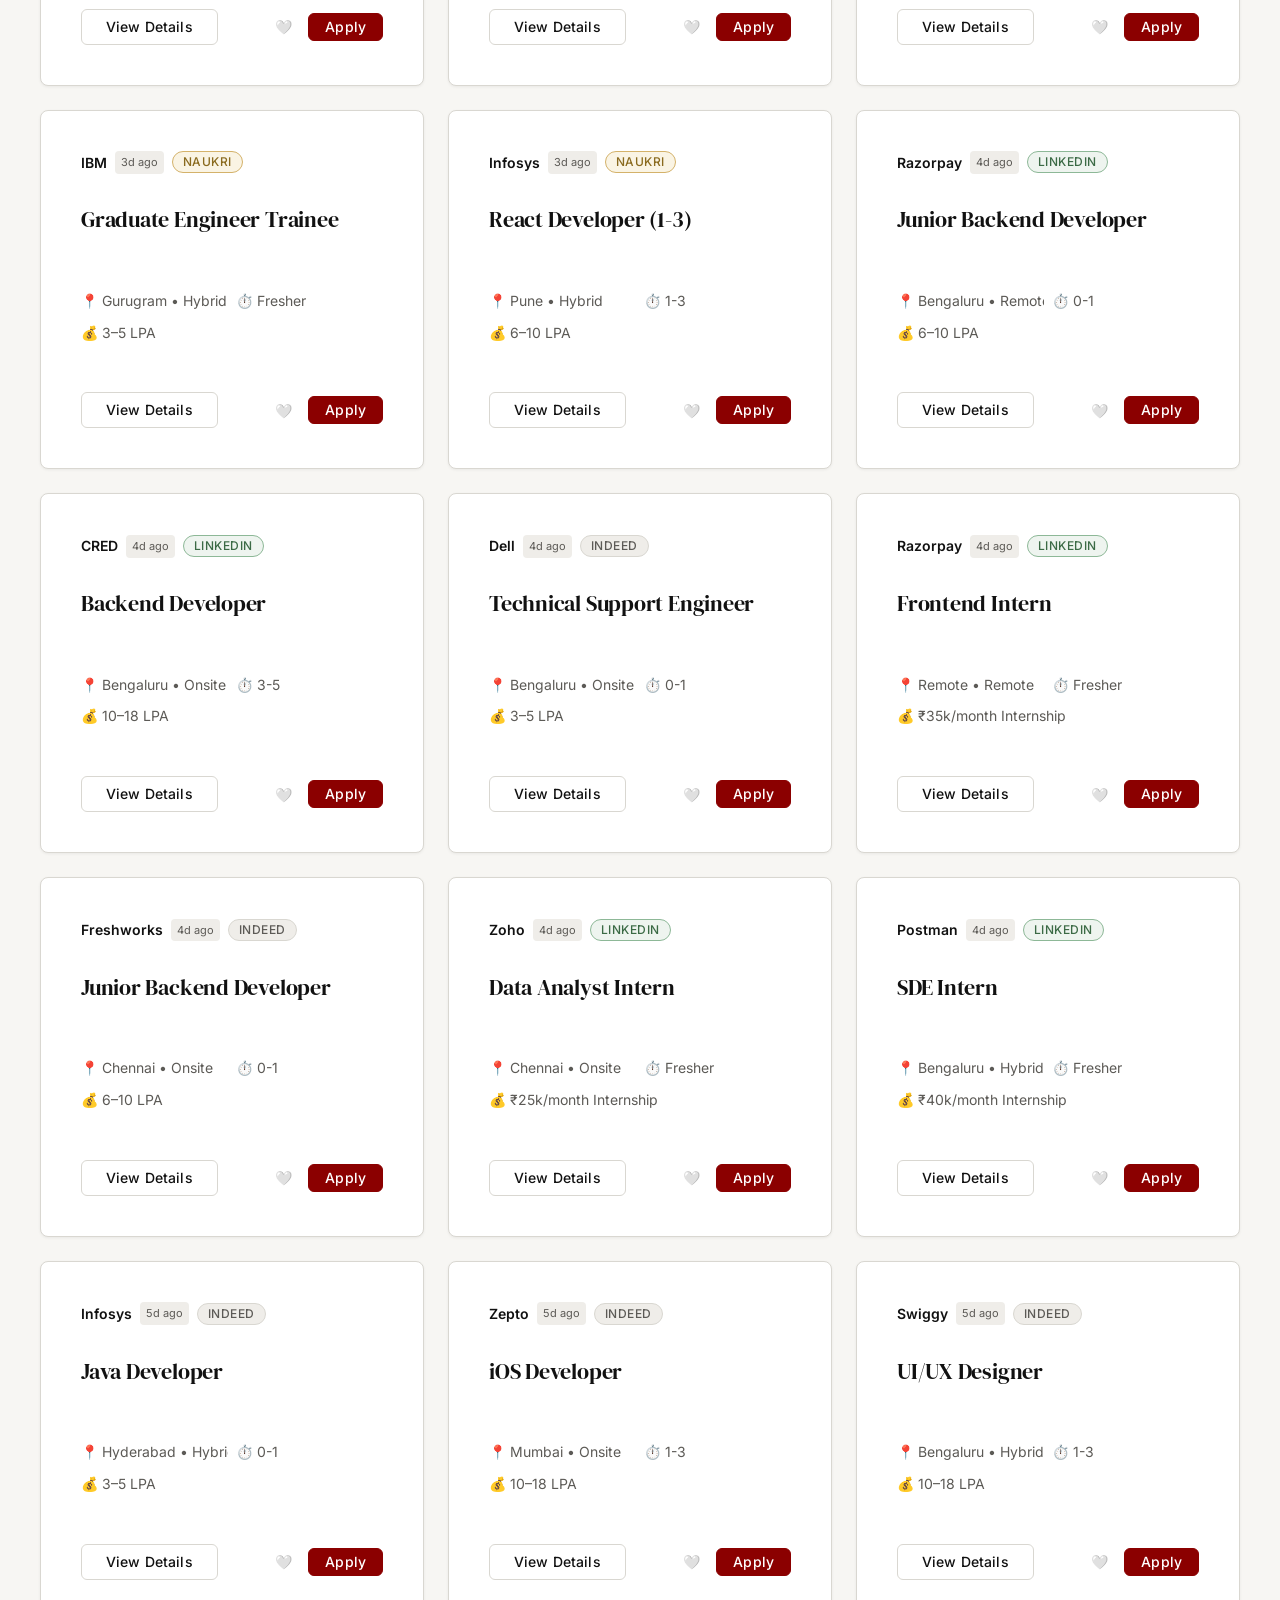
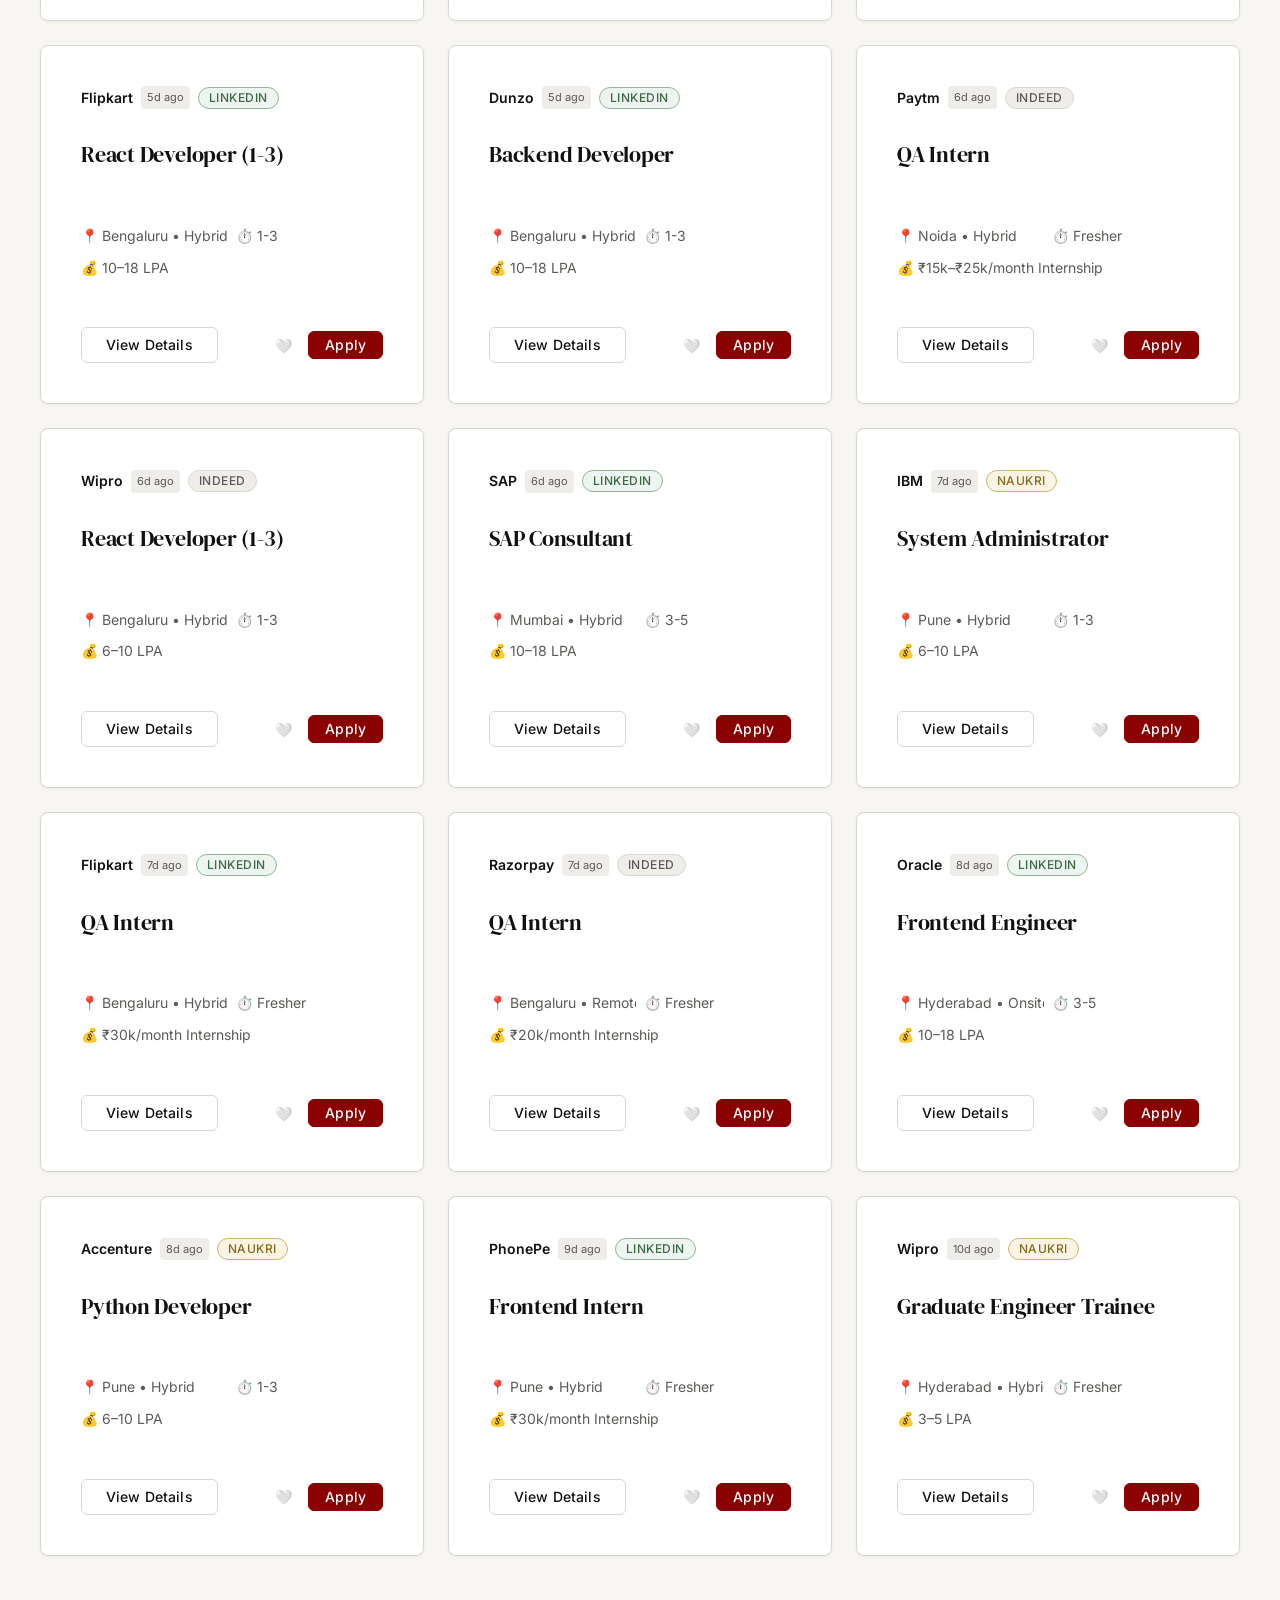
==== commit c1aff19b: "Add 60 realistic tech jobs dataset, local storage saving, and rendering UI" ====
--- a/dashboard.html
+++ b/dashboard.html
@@ -97,18 +97,205 @@
             }
         }
 
-        /* Page Header Styles */
+        /* Page Header */
         .page-header {
-            padding: var(--space-5) 0;
+            padding: var(--space-5) 0 var(--space-3) 0;
             border-bottom: 1px solid var(--color-border);
-            margin-bottom: var(--space-5);
+            margin-bottom: var(--space-3);
+            display: flex;
+            align-items: center;
+            justify-content: space-between;
+            flex-wrap: wrap;
+            gap: var(--space-2);
         }
 
         .page-title {
             font-family: var(--font-heading);
             font-size: var(--text-2xl);
             color: var(--color-text);
+        }
+
+        /* Filter Bar */
+        .filter-bar {
+            display: flex;
+            flex-wrap: wrap;
+            gap: var(--space-2);
+            padding-bottom: var(--space-3);
+            border-bottom: 1px solid var(--color-border);
+            margin-bottom: var(--space-5);
+        }
+
+        .filter-search {
+            flex: 1;
+            min-width: 250px;
+        }
+
+        .filter-select {
+            width: auto;
+            min-width: 140px;
+        }
+
+        /* Job Grid */
+        .job-grid {
+            display: grid;
+            grid-template-columns: repeat(auto-fill, minmax(320px, 1fr));
+            gap: var(--space-3);
+            margin-bottom: var(--space-8);
+        }
+
+        .job-card {
+            display: flex;
+            flex-direction: column;
+        }
+
+        .job-card__meta {
+            display: flex;
+            flex-wrap: wrap;
+            align-items: center;
+            gap: var(--space-1);
             margin-bottom: var(--space-1);
+        }
+
+        .job-card__company {
+            font-weight: var(--weight-semibold);
+            color: var(--color-text);
+            font-size: var(--text-sm);
+        }
+
+        .job-card__tag {
+            font-size: 11px;
+            color: var(--color-muted);
+            background-color: var(--color-overlay);
+            padding: 2px 6px;
+            border-radius: var(--radius-sm);
+            white-space: nowrap;
+        }
+
+        .job-card__details {
+            font-size: var(--text-sm);
+            color: var(--color-muted);
+            margin-top: var(--space-2);
+            display: grid;
+            grid-template-columns: 1fr 1fr;
+            gap: var(--space-1);
+        }
+
+        .job-card__detail-item {
+            display: flex;
+            align-items: center;
+            gap: 4px;
+            white-space: nowrap;
+            overflow: hidden;
+            text-overflow: ellipsis;
+        }
+
+        .job-card__footer {
+            margin-top: auto;
+            padding-top: var(--space-3);
+            display: flex;
+            align-items: center;
+            justify-content: space-between;
+            gap: var(--space-2);
+        }
+
+        .job-card__actions {
+            display: flex;
+            gap: var(--space-1);
+        }
+
+        /* Modal Styles */
+        .modal-overlay {
+            position: fixed;
+            top: 0;
+            left: 0;
+            right: 0;
+            bottom: 0;
+            background-color: rgba(0, 0, 0, 0.5);
+            z-index: var(--z-overlay);
+            display: flex;
+            align-items: center;
+            justify-content: center;
+            padding: var(--space-3);
+            opacity: 0;
+            pointer-events: none;
+            transition: opacity var(--duration-fast) var(--easing-standard);
+        }
+
+        .modal-overlay.open {
+            opacity: 1;
+            pointer-events: auto;
+        }
+
+        .modal {
+            background-color: var(--color-surface);
+            border-radius: var(--radius-lg);
+            width: 100%;
+            max-width: 600px;
+            max-height: 90vh;
+            overflow-y: auto;
+            box-shadow: 0 10px 25px rgba(0, 0, 0, 0.1);
+            display: flex;
+            flex-direction: column;
+            transform: translateY(20px);
+            transition: transform var(--duration-fast) var(--easing-standard);
+        }
+
+        .modal-overlay.open .modal {
+            transform: translateY(0);
+        }
+
+        .modal__header {
+            padding: var(--space-3) var(--space-4);
+            border-bottom: 1px solid var(--color-border);
+            display: flex;
+            align-items: flex-start;
+            justify-content: space-between;
+        }
+
+        .modal__close {
+            background: none;
+            border: none;
+            font-size: var(--text-xl);
+            line-height: 1;
+            color: var(--color-muted);
+            cursor: pointer;
+        }
+
+        .modal__body {
+            padding: var(--space-4);
+        }
+
+        .modal__section {
+            margin-bottom: var(--space-3);
+        }
+
+        .modal__label {
+            font-size: var(--text-xs);
+            text-transform: uppercase;
+            letter-spacing: 0.05em;
+            color: var(--color-muted);
+            margin-bottom: var(--space-1);
+            font-weight: var(--weight-semibold);
+        }
+
+        .modal__desc {
+            font-size: var(--text-base);
+            line-height: var(--leading-relaxed);
+            color: var(--color-text);
+        }
+
+        .modal__tags {
+            display: flex;
+            flex-wrap: wrap;
+            gap: var(--space-1);
+        }
+
+        .modal__footer {
+            padding: var(--space-3) var(--space-4);
+            border-top: 1px solid var(--color-border);
+            display: flex;
+            justify-content: flex-end;
+            gap: var(--space-2);
         }
     </style>
 </head>
@@ -137,19 +324,314 @@
     <main class="container">
         <div class="page-header">
             <h1 class="page-title">Dashboard</h1>
+            <div id="job-count" class="text-sm text-muted">Loading jobs...</div>
         </div>
 
-        <div class="empty-state">
+        <div class="filter-bar">
+            <input type="text" id="filter-search" class="field-input filter-search"
+                placeholder="Search by title or company...">
+
+            <select id="filter-location" class="field-input field-input--select filter-select">
+                <option value="">All Locations</option>
+            </select>
+
+            <select id="filter-mode" class="field-input field-input--select filter-select">
+                <option value="">All Modes</option>
+                <option value="Remote">Remote</option>
+                <option value="Hybrid">Hybrid</option>
+                <option value="Onsite">Onsite</option>
+            </select>
+
+            <select id="filter-experience" class="field-input field-input--select filter-select">
+                <option value="">All Experience</option>
+                <option value="Fresher">Fresher</option>
+                <option value="0-1">0-1 Year</option>
+                <option value="1-3">1-3 Years</option>
+                <option value="3-5">3-5 Years</option>
+            </select>
+
+            <select id="filter-source" class="field-input field-input--select filter-select">
+                <option value="">All Sources</option>
+                <option value="LinkedIn">LinkedIn</option>
+                <option value="Naukri">Naukri</option>
+                <option value="Indeed">Indeed</option>
+            </select>
+
+            <select id="filter-sort" class="field-input field-input--select filter-select">
+                <option value="latest">Latest First</option>
+                <option value="oldest">Oldest First</option>
+            </select>
+        </div>
+
+        <div id="jobs-grid" class="job-grid">
+            <!-- Job cards will be injected here via JS -->
+        </div>
+
+        <div id="empty-state" class="empty-state" style="display: none;">
             <div class="empty-state__icon">📭</div>
-            <h2 class="empty-state__title">No jobs yet.</h2>
-            <p class="empty-state__body">In the next step, you will load a realistic dataset.</p>
+            <h2 class="empty-state__title">No jobs found.</h2>
+            <p class="empty-state__body">Try adjusting your filters or search keywords.</p>
         </div>
     </main>
 
+    <!-- Job Details Modal -->
+    <div id="job-modal" class="modal-overlay">
+        <div class="modal">
+            <div class="modal__header">
+                <div>
+                    <div class="job-card__meta">
+                        <span id="modal-company" class="job-card__company">Company Name</span>
+                        <span id="modal-posted" class="job-card__tag">2 days ago</span>
+                        <span id="modal-source" class="job-card__tag">LinkedIn</span>
+                    </div>
+                    <h2 id="modal-title" class="card__title" style="font-size: var(--text-lg)">Job Title</h2>
+                </div>
+                <button class="modal__close" id="modal-close">&times;</button>
+            </div>
+            <div class="modal__body">
+                <div class="job-card__details" style="grid-template-columns: 1fr 1fr; margin-bottom: var(--space-4);">
+                    <div class="job-card__detail-item">📍 <span id="modal-location">Location</span></div>
+                    <div class="job-card__detail-item">💼 <span id="modal-mode">Mode</span></div>
+                    <div class="job-card__detail-item">⏱️ <span id="modal-experience">Experience</span></div>
+                    <div class="job-card__detail-item">💰 <span id="modal-salary">Salary</span></div>
+                </div>
+
+                <div class="modal__section">
+                    <div class="modal__label">Description</div>
+                    <div id="modal-desc" class="modal__desc"></div>
+                </div>
+
+                <div class="modal__section">
+                    <div class="modal__label">Required Skills</div>
+                    <div id="modal-skills" class="modal__tags">
+                        <!-- Skills injected here -->
+                    </div>
+                </div>
+            </div>
+            <div class="modal__footer">
+                <button class="btn btn--secondary" id="modal-save">Save Job</button>
+                <a href="#" target="_blank" class="btn btn--primary" id="modal-apply">Apply Now</a>
+            </div>
+        </div>
+    </div>
+
+    <!-- Load data -->
+    <script src="js/data.js"></script>
     <script>
+        // 1. Mobile Menu Toggle
         document.getElementById('mobile-menu-btn').addEventListener('click', function () {
             document.getElementById('nav-links').classList.toggle('show');
         });
+
+        // 2. Fetch data & setup state
+        let jobs = [];
+        if (typeof getJobsData !== 'undefined') {
+            jobs = getJobsData();
+        }
+        let savedJobs = JSON.parse(localStorage.getItem('savedJobs') || '[]');
+
+        // DOM elements
+        const grid = document.getElementById('jobs-grid');
+        const emptyState = document.getElementById('empty-state');
+        const jobCount = document.getElementById('job-count');
+        const filterSearch = document.getElementById('filter-search');
+        const filterLocation = document.getElementById('filter-location');
+        const filterMode = document.getElementById('filter-mode');
+        const filterExperience = document.getElementById('filter-experience');
+        const filterSource = document.getElementById('filter-source');
+        const filterSort = document.getElementById('filter-sort');
+
+        // Modal elements
+        const modal = document.getElementById('job-modal');
+        const modalClose = document.getElementById('modal-close');
+
+        // Populate Location Filter dynamically
+        const uniqueLocations = [...new Set(jobs.map(j => j.location))].sort();
+        uniqueLocations.forEach(loc => {
+            const opt = document.createElement('option');
+            opt.value = loc;
+            opt.textContent = loc;
+            filterLocation.appendChild(opt);
+        });
+
+        // 3. Render Jobs Function
+        function renderJobs() {
+            grid.innerHTML = '';
+
+            // Filter logic
+            const searchTerms = filterSearch.value.toLowerCase();
+            const filteredJobs = jobs.filter(job => {
+                const matchesSearch = job.title.toLowerCase().includes(searchTerms) ||
+                    job.company.toLowerCase().includes(searchTerms);
+                const matchesLocation = filterLocation.value === '' || job.location === filterLocation.value;
+                const matchesMode = filterMode.value === '' || job.mode === filterMode.value;
+                const matchesExp = filterExperience.value === '' || job.experience === filterExperience.value;
+                const matchesSource = filterSource.value === '' || job.source === filterSource.value;
+
+                return matchesSearch && matchesLocation && matchesMode && matchesExp && matchesSource;
+            });
+
+            // Sort logic
+            filteredJobs.sort((a, b) => {
+                if (filterSort.value === 'latest') return a.postedDaysAgo - b.postedDaysAgo;
+                return b.postedDaysAgo - a.postedDaysAgo;
+            });
+
+            jobCount.textContent = `Showing ${filteredJobs.length} jobs`;
+
+            if (filteredJobs.length === 0) {
+                grid.style.display = 'none';
+                emptyState.style.display = 'flex';
+                return;
+            }
+
+            grid.style.display = 'grid';
+            emptyState.style.display = 'none';
+
+            filteredJobs.forEach(job => {
+                const isSaved = savedJobs.includes(job.id);
+                const postedText = job.postedDaysAgo === 0 ? 'Today' : `${job.postedDaysAgo}d ago`;
+
+                const card = document.createElement('div');
+                card.className = 'card job-card';
+                card.innerHTML = `
+                    <div class="job-card__meta">
+                        <span class="job-card__company">${job.company}</span>
+                        <span class="job-card__tag">${postedText}</span>
+                        <span class="badge ${job.source === 'LinkedIn' ? 'badge--success' : (job.source === 'Naukri' ? 'badge--warning' : 'badge--neutral')}">${job.source}</span>
+                    </div>
+                    <h3 class="card__title" style="font-size: var(--text-lg); margin-bottom: var(--space-2);">${job.title}</h3>
+                    
+                    <div class="job-card__details">
+                        <div class="job-card__detail-item">📍 ${job.location} • ${job.mode}</div>
+                        <div class="job-card__detail-item">⏱️ ${job.experience}</div>
+                        <div class="job-card__detail-item" style="grid-column: 1 / -1">💰 ${job.salaryRange}</div>
+                    </div>
+
+                    <div class="job-card__footer">
+                        <button class="btn btn--secondary view-btn" data-id="${job.id}">View Details</button>
+                        <div class="job-card__actions">
+                            <button class="btn-icon save-btn" data-id="${job.id}" title="${isSaved ? 'Unsave' : 'Save'}">
+                                ${isSaved ? '❤️' : '🤍'}
+                            </button>
+                            <a href="${job.applyUrl}" target="_blank" class="btn btn--primary" style="padding: 6px 16px;">Apply</a>
+                        </div>
+                    </div>
+                `;
+                grid.appendChild(card);
+            });
+
+            attachCardEventListeners();
+        }
+
+        function attachCardEventListeners() {
+            // View Buttons
+            document.querySelectorAll('.view-btn').forEach(btn => {
+                btn.addEventListener('click', (e) => {
+                    const id = e.target.getAttribute('data-id');
+                    const job = jobs.find(j => j.id === id);
+                    if (job) openModal(job);
+                });
+            });
+
+            // Save Buttons
+            document.querySelectorAll('.save-btn').forEach(btn => {
+                btn.addEventListener('click', (e) => {
+                    // navigate up to find the button if inner span/icon clicked
+                    const button = e.target.closest('.save-btn');
+                    const id = button.getAttribute('data-id');
+                    toggleSaveJob(id, button);
+                });
+            });
+        }
+
+        // 4. Save Logic
+        function toggleSaveJob(id, btnElement) {
+            const index = savedJobs.indexOf(id);
+            if (index > -1) {
+                // Unsave
+                savedJobs.splice(index, 1);
+                btnElement.innerHTML = '🤍';
+                btnElement.title = 'Save';
+            } else {
+                // Save
+                savedJobs.push(id);
+                btnElement.innerHTML = '❤️';
+                btnElement.title = 'Unsave';
+            }
+            localStorage.setItem('savedJobs', JSON.stringify(savedJobs));
+
+            // if modal is open and we are saving the same job, update it too
+            const modalSaveBtn = document.getElementById('modal-save');
+            if (modal.classList.contains('open') && modalSaveBtn.getAttribute('data-id') === id) {
+                modalSaveBtn.textContent = savedJobs.includes(id) ? 'Saved ❤️' : 'Save Job';
+                modalSaveBtn.style.color = savedJobs.includes(id) ? 'var(--color-accent)' : '';
+            }
+        }
+
+        // 5. Modal Logic
+        function openModal(job) {
+            document.getElementById('modal-title').textContent = job.title;
+            document.getElementById('modal-company').textContent = job.company;
+            document.getElementById('modal-posted').textContent = job.postedDaysAgo === 0 ? 'Today' : `${job.postedDaysAgo}d ago`;
+            document.getElementById('modal-source').textContent = job.source;
+            document.getElementById('modal-location').textContent = job.location;
+            document.getElementById('modal-mode').textContent = job.mode;
+            document.getElementById('modal-experience').textContent = job.experience;
+            document.getElementById('modal-salary').textContent = job.salaryRange;
+            document.getElementById('modal-desc').textContent = job.description;
+            document.getElementById('modal-apply').href = job.applyUrl;
+
+            // Render skills
+            const skillsContainer = document.getElementById('modal-skills');
+            skillsContainer.innerHTML = '';
+            job.skills.forEach(skill => {
+                const s = document.createElement('span');
+                s.className = 'job-card__tag';
+                s.style.fontSize = 'var(--text-xs)';
+                s.style.padding = '4px 8px';
+                s.textContent = skill;
+                skillsContainer.appendChild(s);
+            });
+
+            // Configure modal save btn
+            const saveBtn = document.getElementById('modal-save');
+            saveBtn.setAttribute('data-id', job.id);
+            const isSaved = savedJobs.includes(job.id);
+            saveBtn.textContent = isSaved ? 'Saved ❤️' : 'Save Job';
+            saveBtn.style.color = isSaved ? 'var(--color-accent)' : '';
+
+            saveBtn.onclick = () => {
+                toggleSaveJob(job.id, document.querySelector(`.save-btn[data-id="${job.id}"]`));
+                saveBtn.textContent = savedJobs.includes(job.id) ? 'Saved ❤️' : 'Save Job';
+                saveBtn.style.color = savedJobs.includes(job.id) ? 'var(--color-accent)' : '';
+            };
+
+            modal.classList.add('open');
+            document.body.style.overflow = 'hidden';
+        }
+
+        function closeModal() {
+            modal.classList.remove('open');
+            document.body.style.overflow = '';
+        }
+
+        modalClose.addEventListener('click', closeModal);
+        modal.addEventListener('click', (e) => {
+            if (e.target === modal) closeModal();
+        });
+
+        // 6. Listeners for filters
+        filterSearch.addEventListener('input', renderJobs);
+        filterLocation.addEventListener('change', renderJobs);
+        filterMode.addEventListener('change', renderJobs);
+        filterExperience.addEventListener('change', renderJobs);
+        filterSource.addEventListener('change', renderJobs);
+        filterSort.addEventListener('change', renderJobs);
+
+        // Init
+        renderJobs();
+
     </script>
 </body>
 
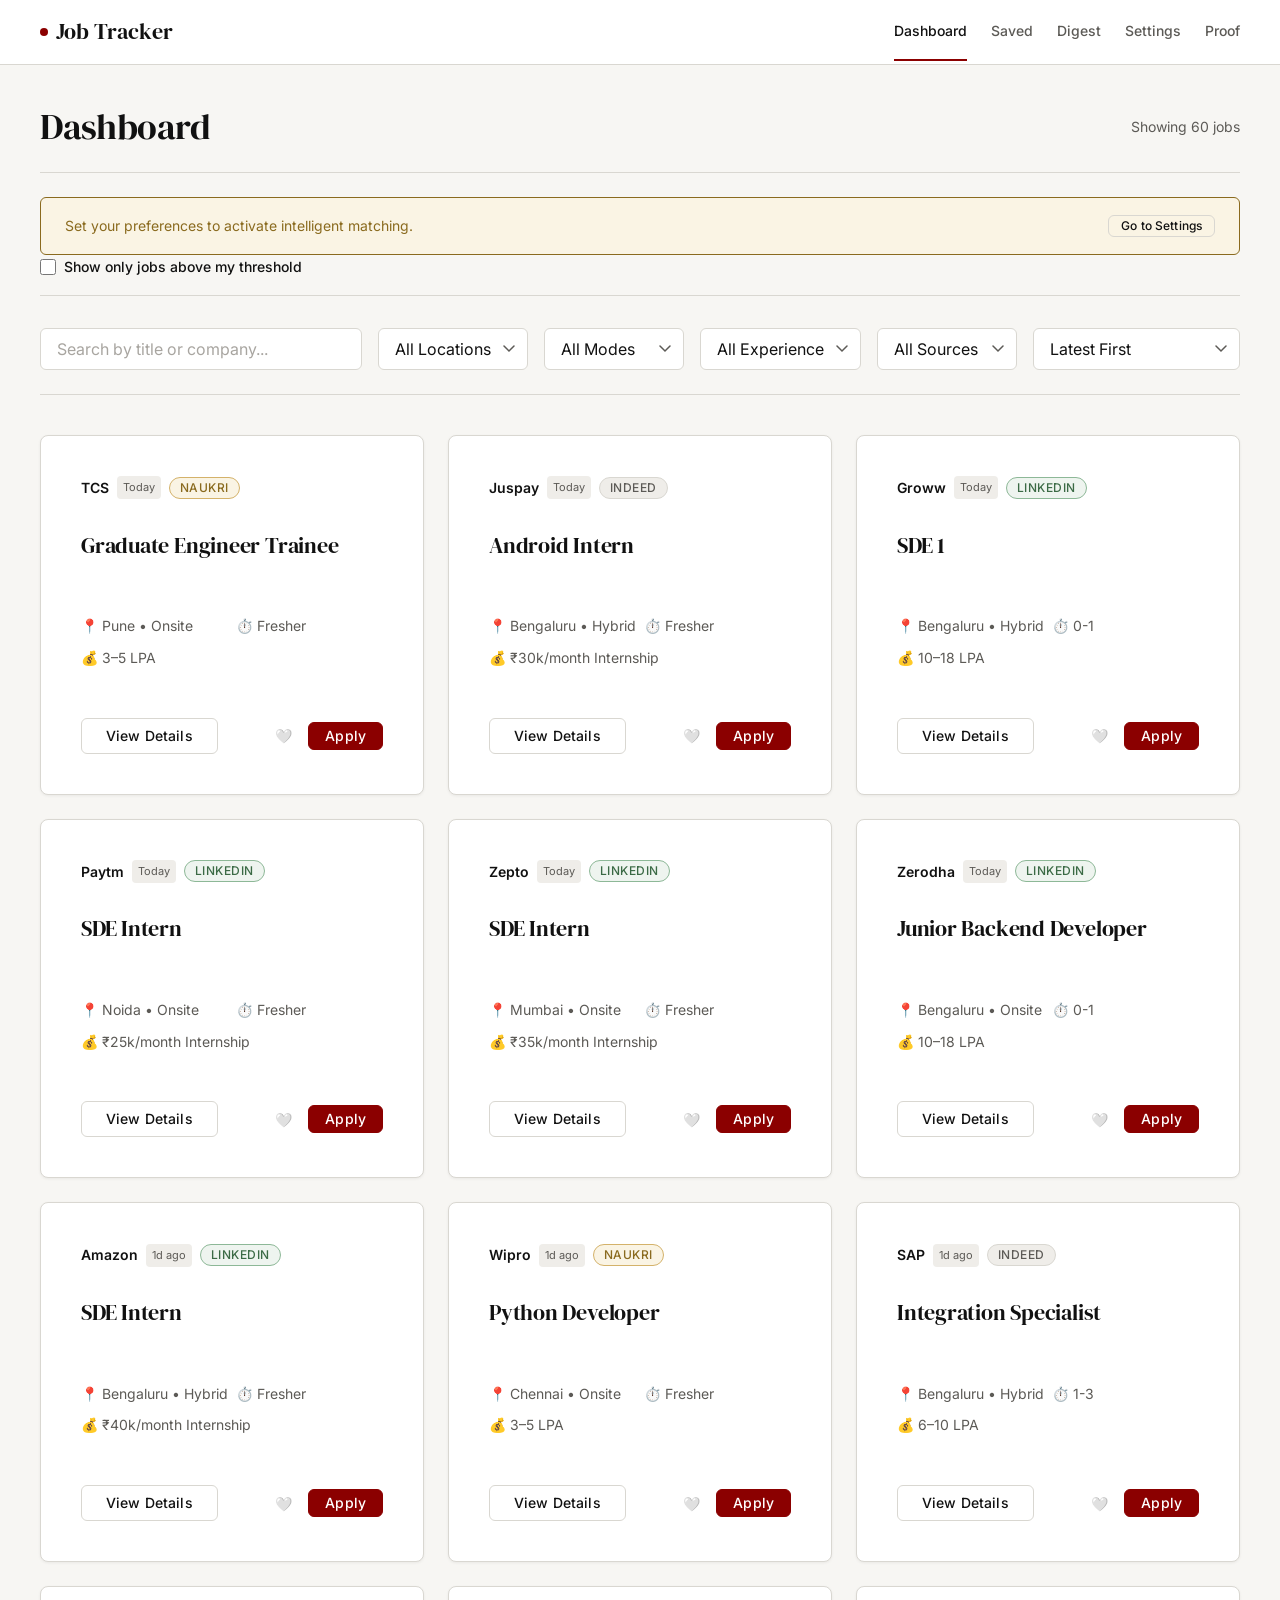
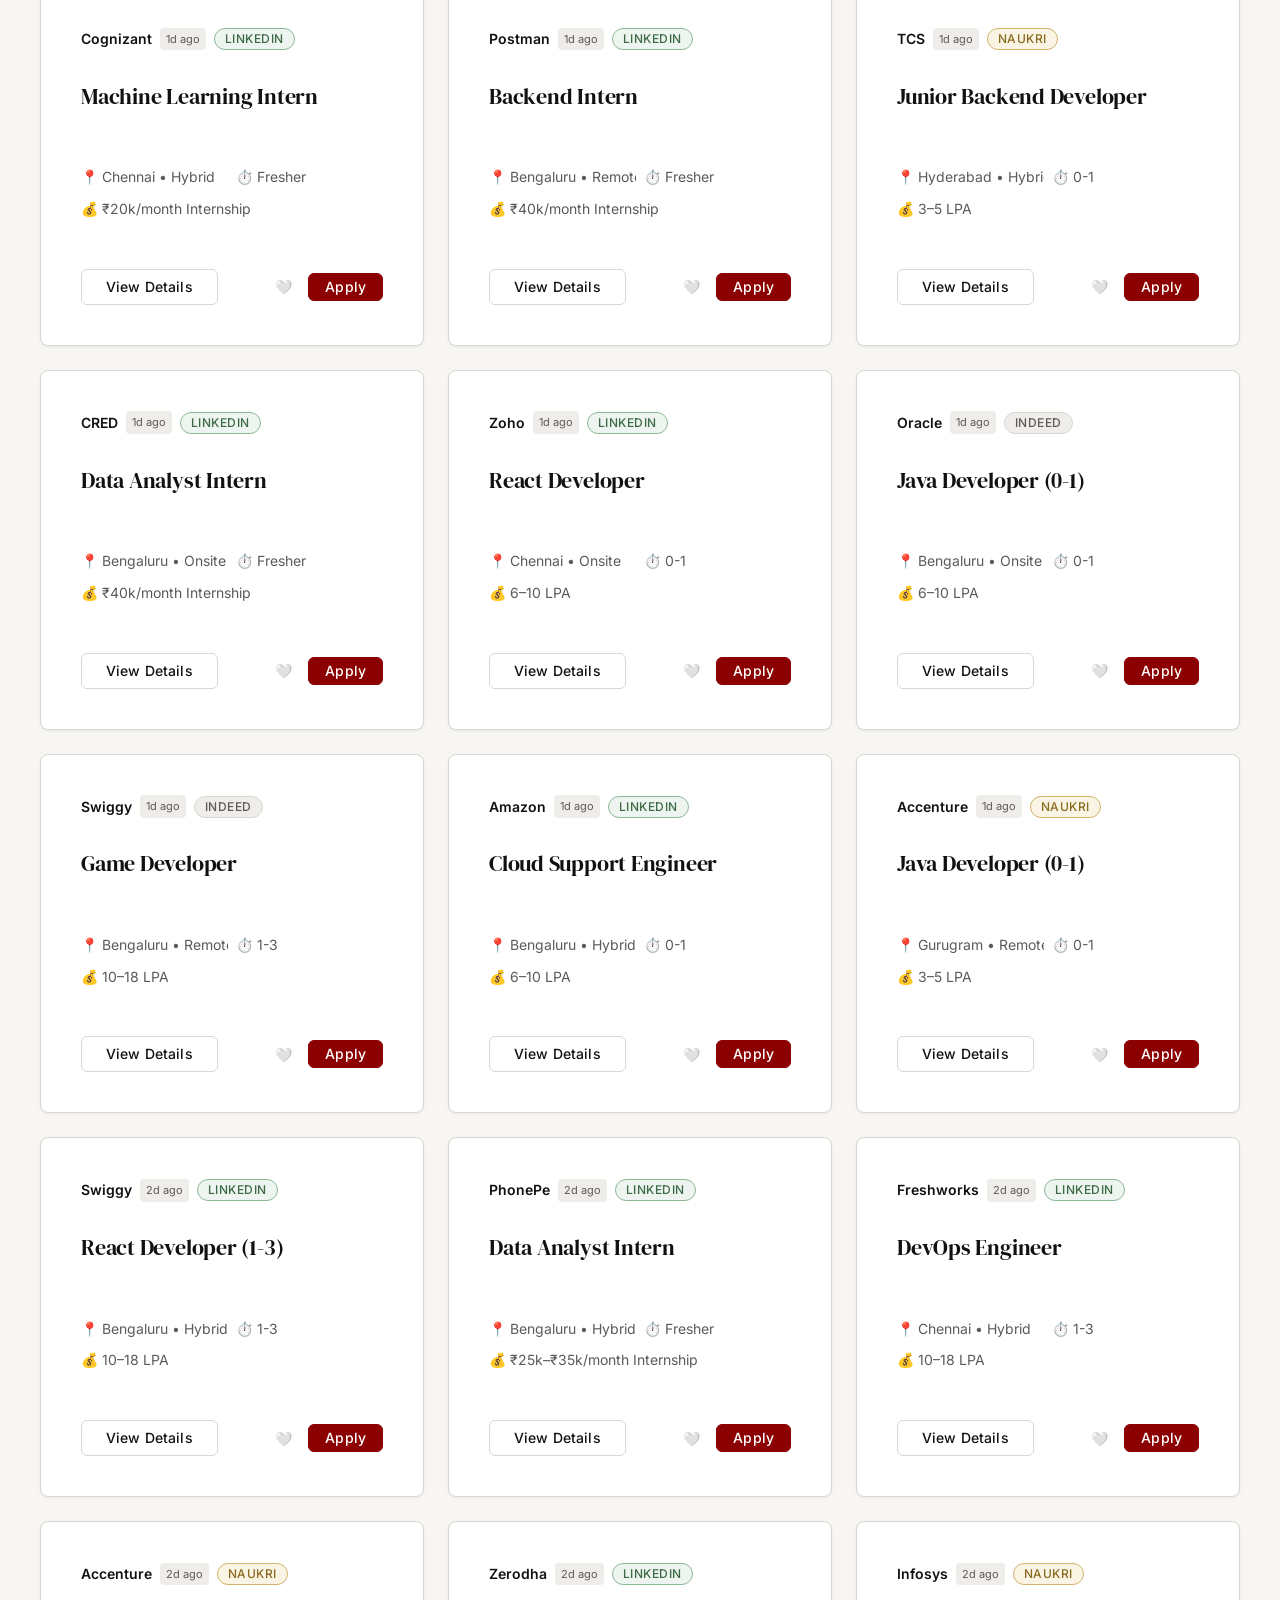
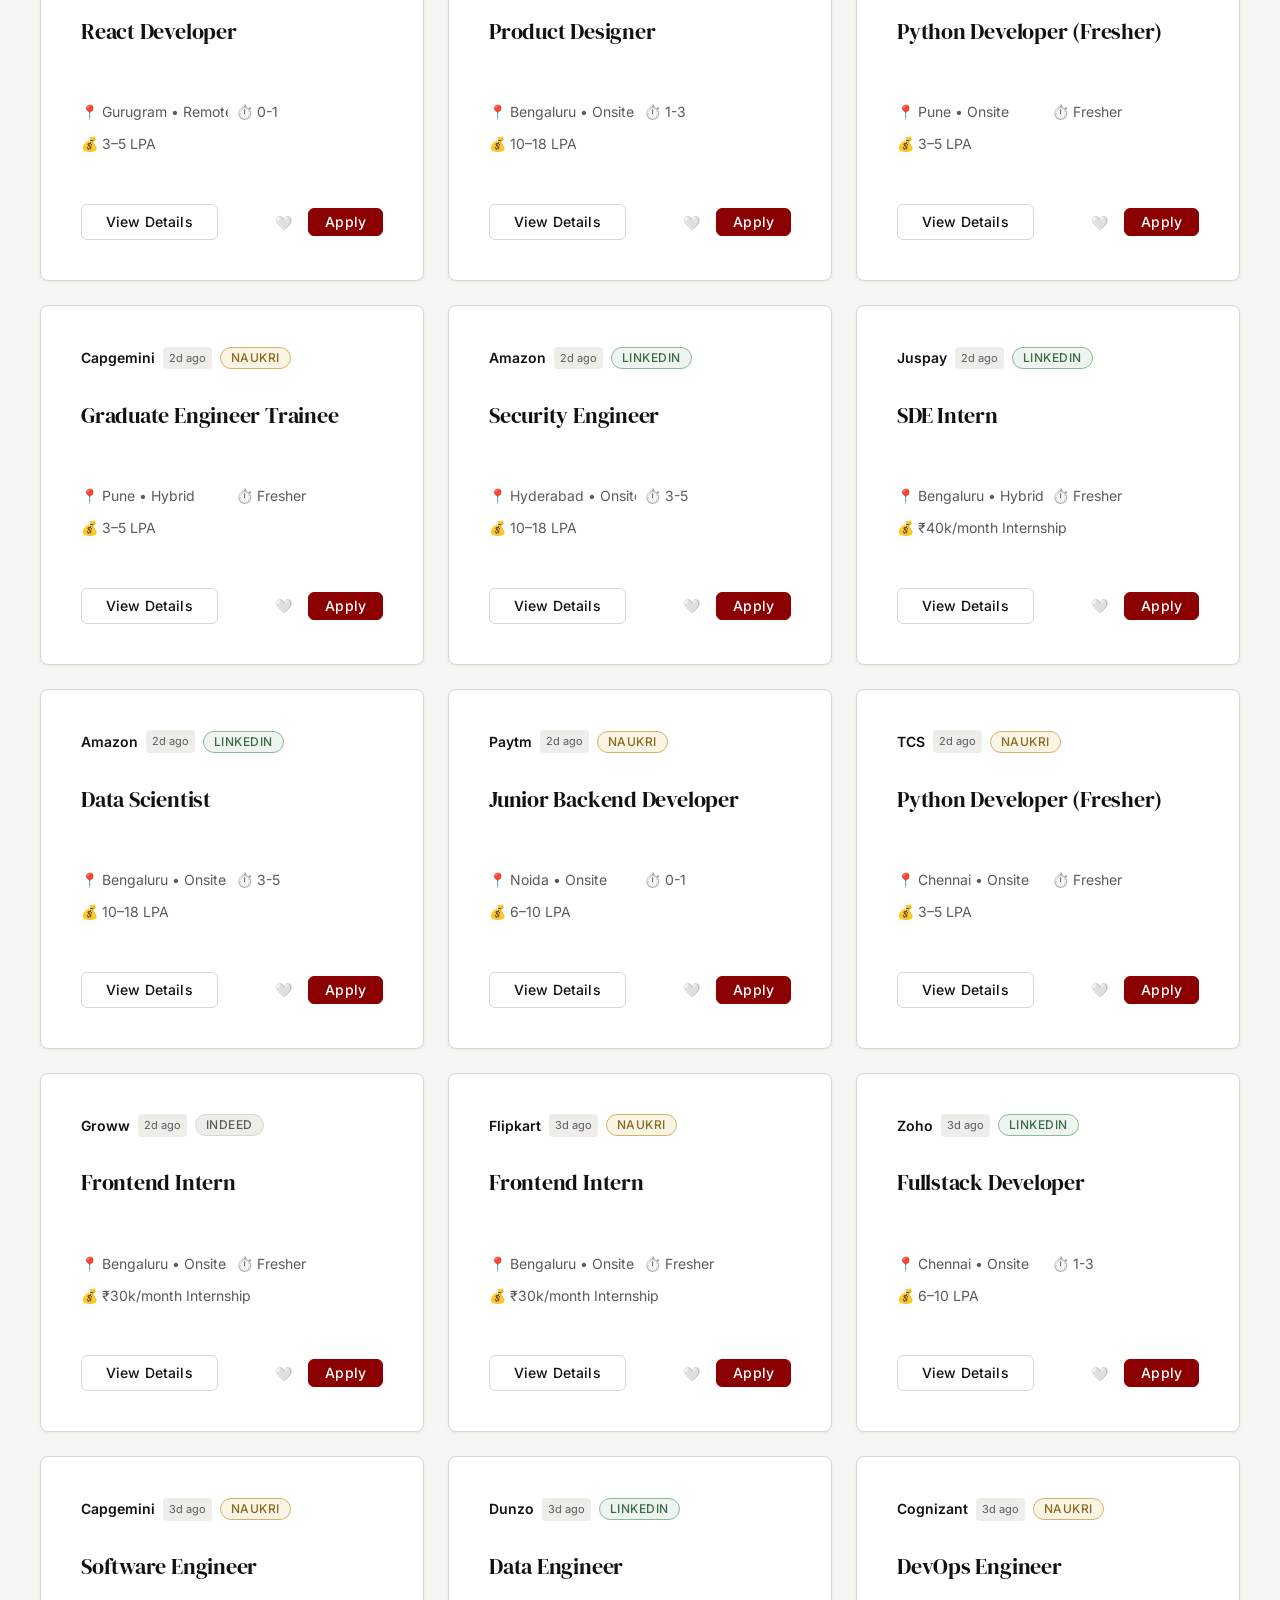
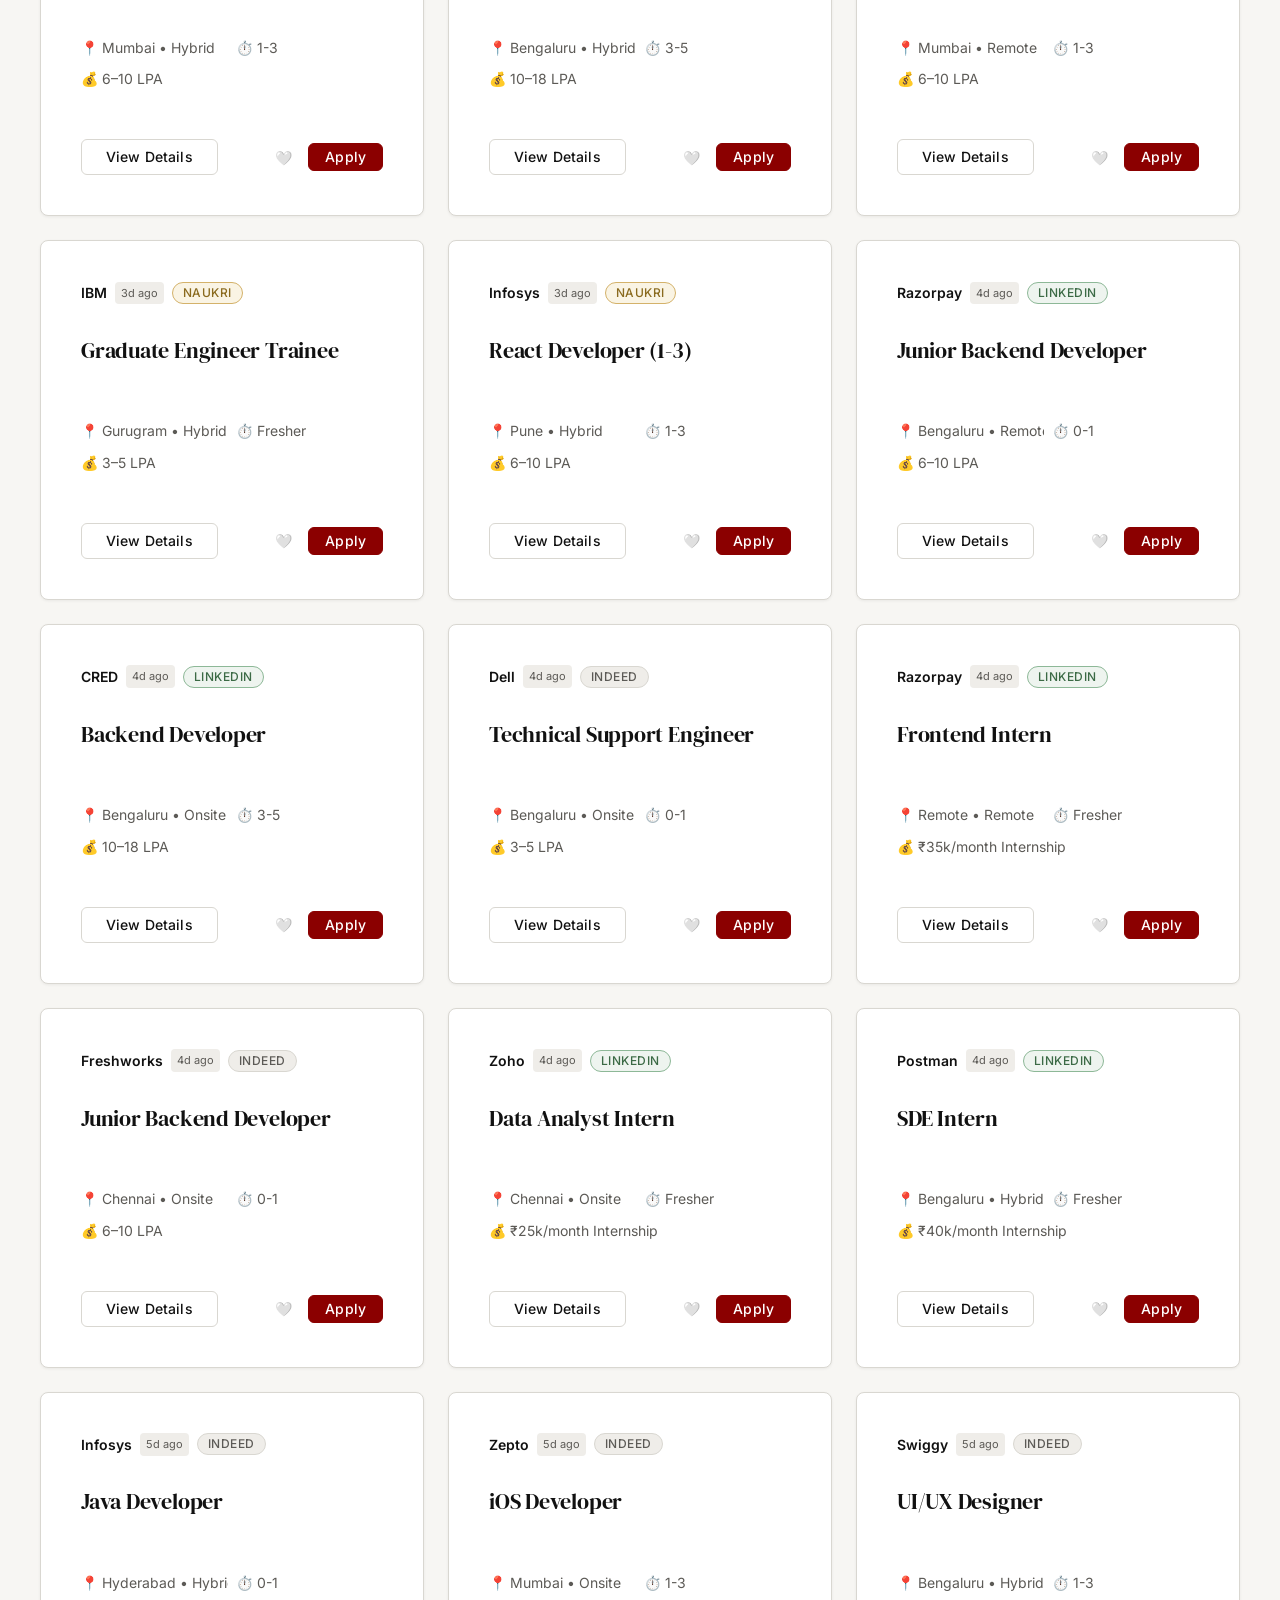
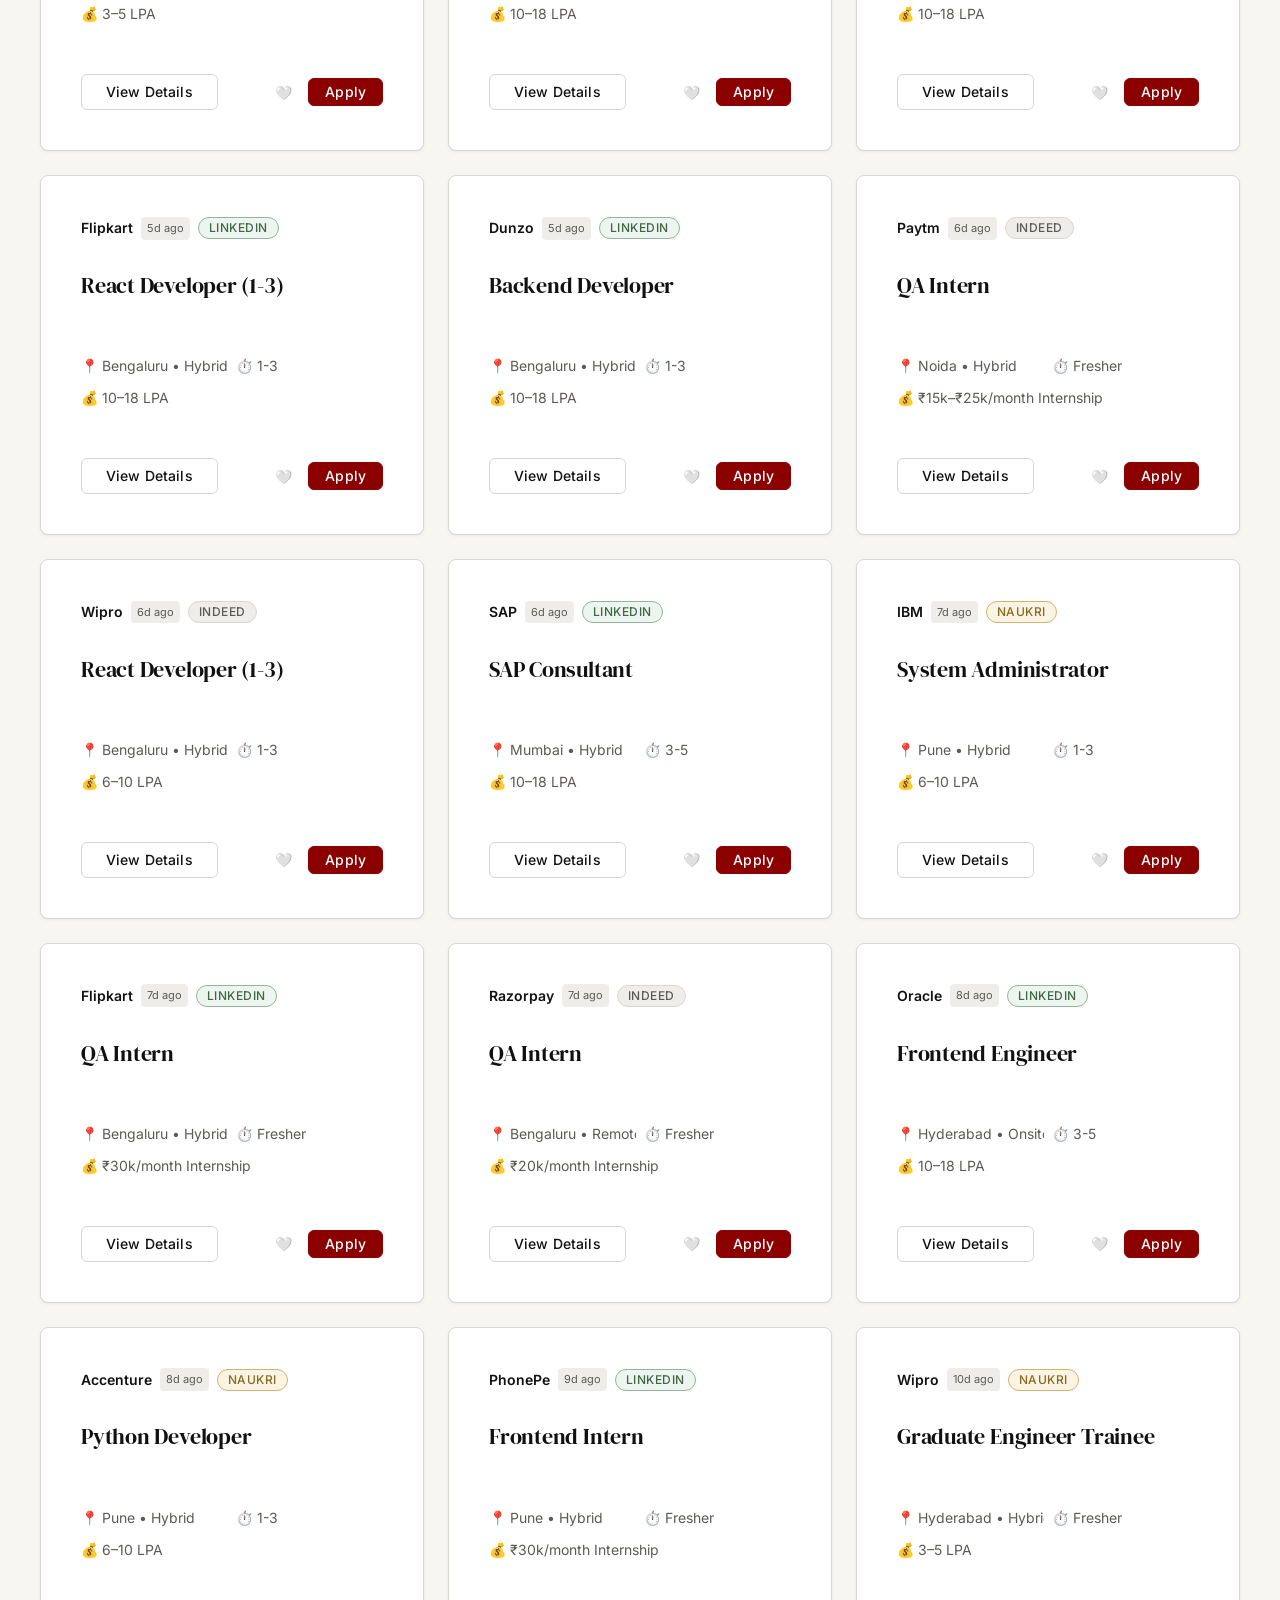
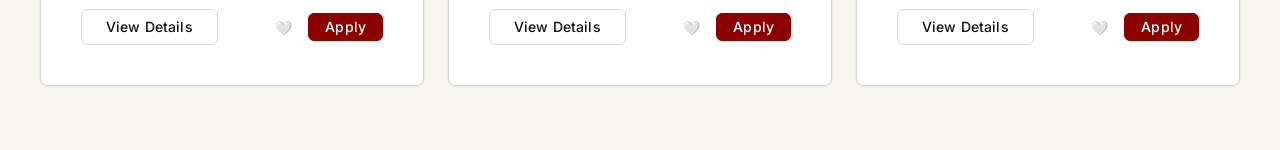
==== commit d8e90319: "Upgrade: Match Score Engine and Real Preference Logic" ====
--- a/dashboard.html
+++ b/dashboard.html
@@ -327,7 +327,24 @@
             <div id="job-count" class="text-sm text-muted">Loading jobs...</div>
         </div>
 
+        <div id="preferences-banner" class="alert alert--neutral" style="display: none; margin-bottom: var(--space-4);">
+            <div style="display: flex; align-items: center; justify-content: space-between; width: 100%;">
+                <span>Set your preferences to activate intelligent matching.</span>
+                <a href="settings.html" class="btn btn--secondary"
+                    style="padding: 4px 12px; font-size: var(--text-xs);">Go to Settings</a>
+            </div>
+        </div>
+
         <div class="filter-bar">
+            <div
+                style="display: flex; align-items: center; gap: var(--space-2); margin-bottom: var(--space-2); width: 100%; border-bottom: 1px solid var(--color-border); padding-bottom: var(--space-2);">
+                <label
+                    style="display: flex; align-items: center; gap: 8px; cursor: pointer; font-size: var(--text-sm); font-weight: 500;">
+                    <input type="checkbox" id="filter-match-only" style="width: 16px; height: 16px;">
+                    Show only jobs above my threshold
+                </label>
+            </div>
+
             <input type="text" id="filter-search" class="field-input filter-search"
                 placeholder="Search by title or company...">
 
@@ -359,6 +376,8 @@
 
             <select id="filter-sort" class="field-input field-input--select filter-select">
                 <option value="latest">Latest First</option>
+                <option value="score">Match Score</option>
+                <option value="salary">Salary (High to Low)</option>
                 <option value="oldest">Oldest First</option>
             </select>
         </div>
@@ -429,6 +448,7 @@
             jobs = getJobsData();
         }
         let savedJobs = JSON.parse(localStorage.getItem('savedJobs') || '[]');
+        const userPrefs = JSON.parse(localStorage.getItem('jobTrackerPreferences') || 'null');
 
         // DOM elements
         const grid = document.getElementById('jobs-grid');
@@ -440,10 +460,78 @@
         const filterExperience = document.getElementById('filter-experience');
         const filterSource = document.getElementById('filter-source');
         const filterSort = document.getElementById('filter-sort');
+        const filterMatchOnly = document.getElementById('filter-match-only');
+        const prefsBanner = document.getElementById('preferences-banner');
 
         // Modal elements
         const modal = document.getElementById('job-modal');
         const modalClose = document.getElementById('modal-close');
+
+        // 2a. Match Score Engine
+        function calculateMatchScore(job, prefs) {
+            if (!prefs) return 0;
+
+            let score = 0;
+
+            // +25 if any roleKeyword appears in job.title (case-insensitive)
+            if (prefs.roleKeywords && prefs.roleKeywords.length > 0) {
+                const titleLower = job.title.toLowerCase();
+                const matchedKeyword = prefs.roleKeywords.some(kw => titleLower.includes(kw.toLowerCase()));
+                if (matchedKeyword) score += 25;
+            }
+
+            // +15 if any roleKeyword appears in job.description
+            if (prefs.roleKeywords && prefs.roleKeywords.length > 0) {
+                const descLower = job.description.toLowerCase();
+                const matchedKeyword = prefs.roleKeywords.some(kw => descLower.includes(kw.toLowerCase()));
+                if (matchedKeyword) score += 15;
+            }
+
+            // +15 if job.location matches preferredLocations
+            if (prefs.preferredLocations && prefs.preferredLocations.length > 0) {
+                if (prefs.preferredLocations.includes(job.location)) score += 15;
+            }
+
+            // +10 if job.mode matches preferredMode
+            if (prefs.preferredMode && prefs.preferredMode.length > 0) {
+                if (prefs.preferredMode.includes(job.mode)) score += 10;
+            }
+
+            // +10 if job.experience matches experienceLevel
+            if (prefs.experienceLevel && job.experience === prefs.experienceLevel) {
+                score += 10;
+            }
+
+            // +15 if overlap between job.skills and user.skills (any match)
+            if (prefs.skills && prefs.skills.length > 0 && job.skills && job.skills.length > 0) {
+                const hasSkillOverlap = job.skills.some(skill =>
+                    prefs.skills.some(userSkill =>
+                        skill.toLowerCase().includes(userSkill.toLowerCase()) ||
+                        userSkill.toLowerCase().includes(skill.toLowerCase())
+                    )
+                );
+                if (hasSkillOverlap) score += 15;
+            }
+
+            // +5 if postedDaysAgo <= 2
+            if (job.postedDaysAgo <= 2) score += 5;
+
+            // +5 if source is LinkedIn
+            if (job.source === 'LinkedIn') score += 5;
+
+            return Math.min(score, 100);
+        }
+
+        // Initialize display scores
+        jobs = jobs.map(job => ({
+            ...job,
+            matchScore: calculateMatchScore(job, userPrefs)
+        }));
+
+        // Handle Banner Visibility
+        if (!userPrefs) {
+            prefsBanner.style.display = 'block';
+        }
 
         // Populate Location Filter dynamically
         const uniqueLocations = [...new Set(jobs.map(j => j.location))].sort();
@@ -454,12 +542,31 @@
             filterLocation.appendChild(opt);
         });
 
+        // 2b. Salary Parsing Helper
+        function getSalaryValue(salaryStr) {
+            if (!salaryStr) return 0;
+            // Handle LPA (Lakhs Per Annum)
+            const lpaMatch = salaryStr.match(/(\d+)/);
+            if (salaryStr.toUpperCase().includes('LPA')) {
+                return parseFloat(lpaMatch[0]) * 100000;
+            }
+            // Handle Monthly Internship
+            const monthlyMatch = salaryStr.match(/(\d+)/);
+            if (salaryStr.toLowerCase().includes('month')) {
+                return parseFloat(monthlyMatch[0]) * 12000; // rough estimation for sorting
+            }
+            return 0;
+        }
+
         // 3. Render Jobs Function
         function renderJobs() {
             grid.innerHTML = '';
 
             // Filter logic
             const searchTerms = filterSearch.value.toLowerCase();
+            const minThreshold = userPrefs ? userPrefs.minMatchScore : 0;
+            const onlyMatches = filterMatchOnly.checked;
+
             const filteredJobs = jobs.filter(job => {
                 const matchesSearch = job.title.toLowerCase().includes(searchTerms) ||
                     job.company.toLowerCase().includes(searchTerms);
@@ -468,13 +575,20 @@
                 const matchesExp = filterExperience.value === '' || job.experience === filterExperience.value;
                 const matchesSource = filterSource.value === '' || job.source === filterSource.value;
 
-                return matchesSearch && matchesLocation && matchesMode && matchesExp && matchesSource;
+                // Match Threshold Filter
+                const matchesThreshold = !onlyMatches || job.matchScore >= minThreshold;
+
+                return matchesSearch && matchesLocation && matchesMode && matchesExp && matchesSource && matchesThreshold;
             });
 
             // Sort logic
             filteredJobs.sort((a, b) => {
-                if (filterSort.value === 'latest') return a.postedDaysAgo - b.postedDaysAgo;
-                return b.postedDaysAgo - a.postedDaysAgo;
+                const sortType = filterSort.value;
+                if (sortType === 'latest') return a.postedDaysAgo - b.postedDaysAgo;
+                if (sortType === 'oldest') return b.postedDaysAgo - a.postedDaysAgo;
+                if (sortType === 'score') return b.matchScore - a.matchScore;
+                if (sortType === 'salary') return getSalaryValue(b.salaryRange) - getSalaryValue(a.salaryRange);
+                return 0;
             });
 
             jobCount.textContent = `Showing ${filteredJobs.length} jobs`;
@@ -482,6 +596,17 @@
             if (filteredJobs.length === 0) {
                 grid.style.display = 'none';
                 emptyState.style.display = 'flex';
+
+                const emptyTitle = emptyState.querySelector('.empty-state__title');
+                const emptyBody = emptyState.querySelector('.empty-state__body');
+
+                if (onlyMatches) {
+                    emptyTitle.textContent = "No matches found.";
+                    emptyBody.textContent = "No roles match your criteria. Adjust filters or lower threshold.";
+                } else {
+                    emptyTitle.textContent = "No jobs found.";
+                    emptyBody.textContent = "Try adjusting your filters or search keywords.";
+                }
                 return;
             }
 
@@ -491,6 +616,13 @@
             filteredJobs.forEach(job => {
                 const isSaved = savedJobs.includes(job.id);
                 const postedText = job.postedDaysAgo === 0 ? 'Today' : `${job.postedDaysAgo}d ago`;
+
+                // Match score badge color
+                let scoreClass = 'badge--neutral';
+                if (job.matchScore >= 80) scoreClass = 'badge--success';
+                else if (job.matchScore >= 60) scoreClass = 'badge--warning';
+                else if (job.matchScore >= 40) scoreClass = 'badge--neutral';
+                else scoreClass = 'badge--subtle'; // Custom class
 
                 const card = document.createElement('div');
                 card.className = 'card job-card';
@@ -499,6 +631,7 @@
                         <span class="job-card__company">${job.company}</span>
                         <span class="job-card__tag">${postedText}</span>
                         <span class="badge ${job.source === 'LinkedIn' ? 'badge--success' : (job.source === 'Naukri' ? 'badge--warning' : 'badge--neutral')}">${job.source}</span>
+                        ${userPrefs ? `<span class="badge ${scoreClass}" style="margin-left: auto;">${job.matchScore}% Match</span>` : ''}
                     </div>
                     <h3 class="card__title" style="font-size: var(--text-lg); margin-bottom: var(--space-2);">${job.title}</h3>
                     
@@ -628,6 +761,7 @@
         filterExperience.addEventListener('change', renderJobs);
         filterSource.addEventListener('change', renderJobs);
         filterSort.addEventListener('change', renderJobs);
+        filterMatchOnly.addEventListener('change', renderJobs);
 
         // Init
         renderJobs();
--- a/css/components.css
+++ b/css/components.css
@@ -65,6 +65,13 @@
     outline-offset: 3px;
 }
 
+/* Success: green */
+.btn--success {
+    background-color: var(--color-success);
+    border-color: var(--color-success);
+    color: #ffffff;
+}
+
 /* Danger outline variant */
 .btn--danger-outline {
     border-color: var(--color-accent);
@@ -164,6 +171,13 @@
     background-color: var(--color-error-bg);
     color: var(--color-error);
     border-color: #D4A0A0;
+}
+
+.badge--subtle {
+    background-color: var(--color-bg);
+    color: var(--color-muted);
+    border-color: var(--color-border);
+    opacity: 0.7;
 }
 
 
@@ -446,6 +460,20 @@
     color: var(--color-error);
 }
 
+/* Alerts */
+.alert {
+    padding: var(--space-2) var(--space-3);
+    border-radius: var(--radius-md);
+    border: 1px solid transparent;
+    font-size: var(--text-sm);
+}
+
+.alert--neutral {
+    background-color: var(--color-warning-bg);
+    border-color: var(--color-warning);
+    color: var(--color-warning);
+}
+
 
 /* ═══════════════════════════
    SECONDARY PANEL
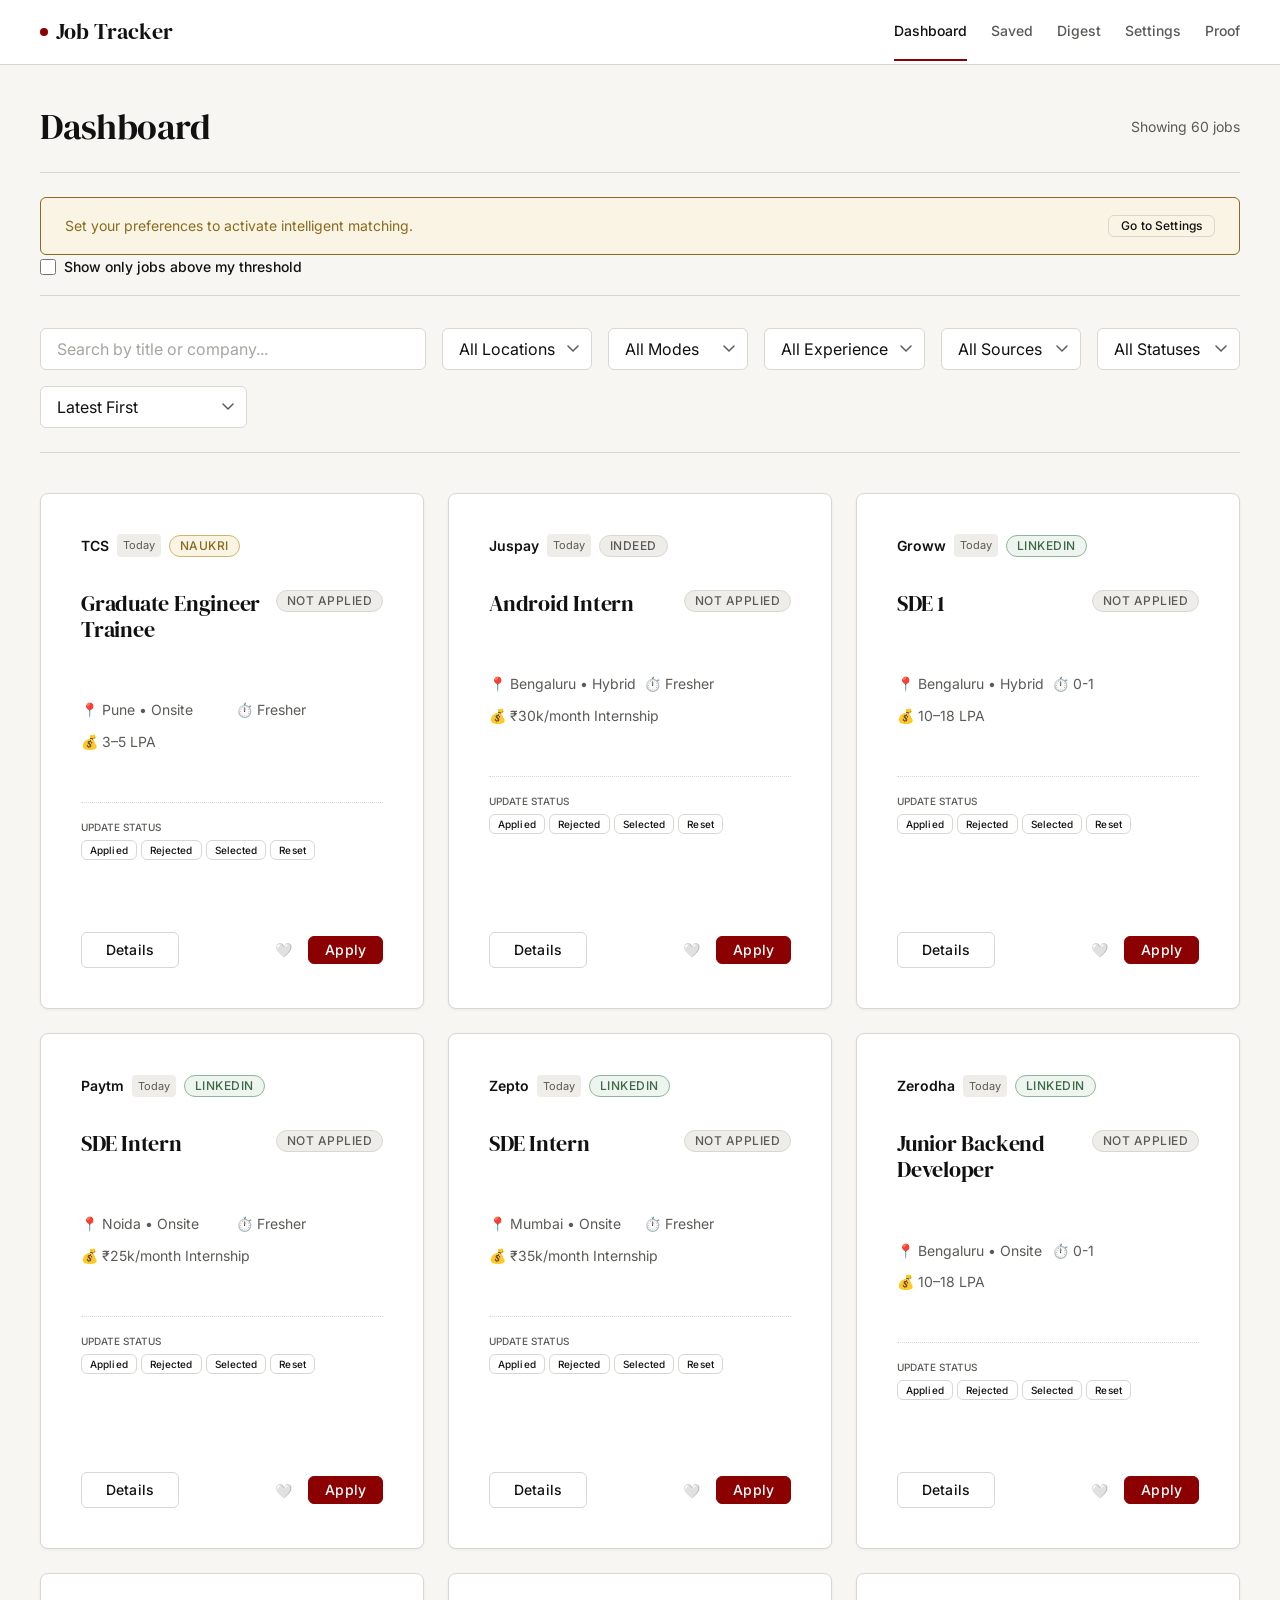
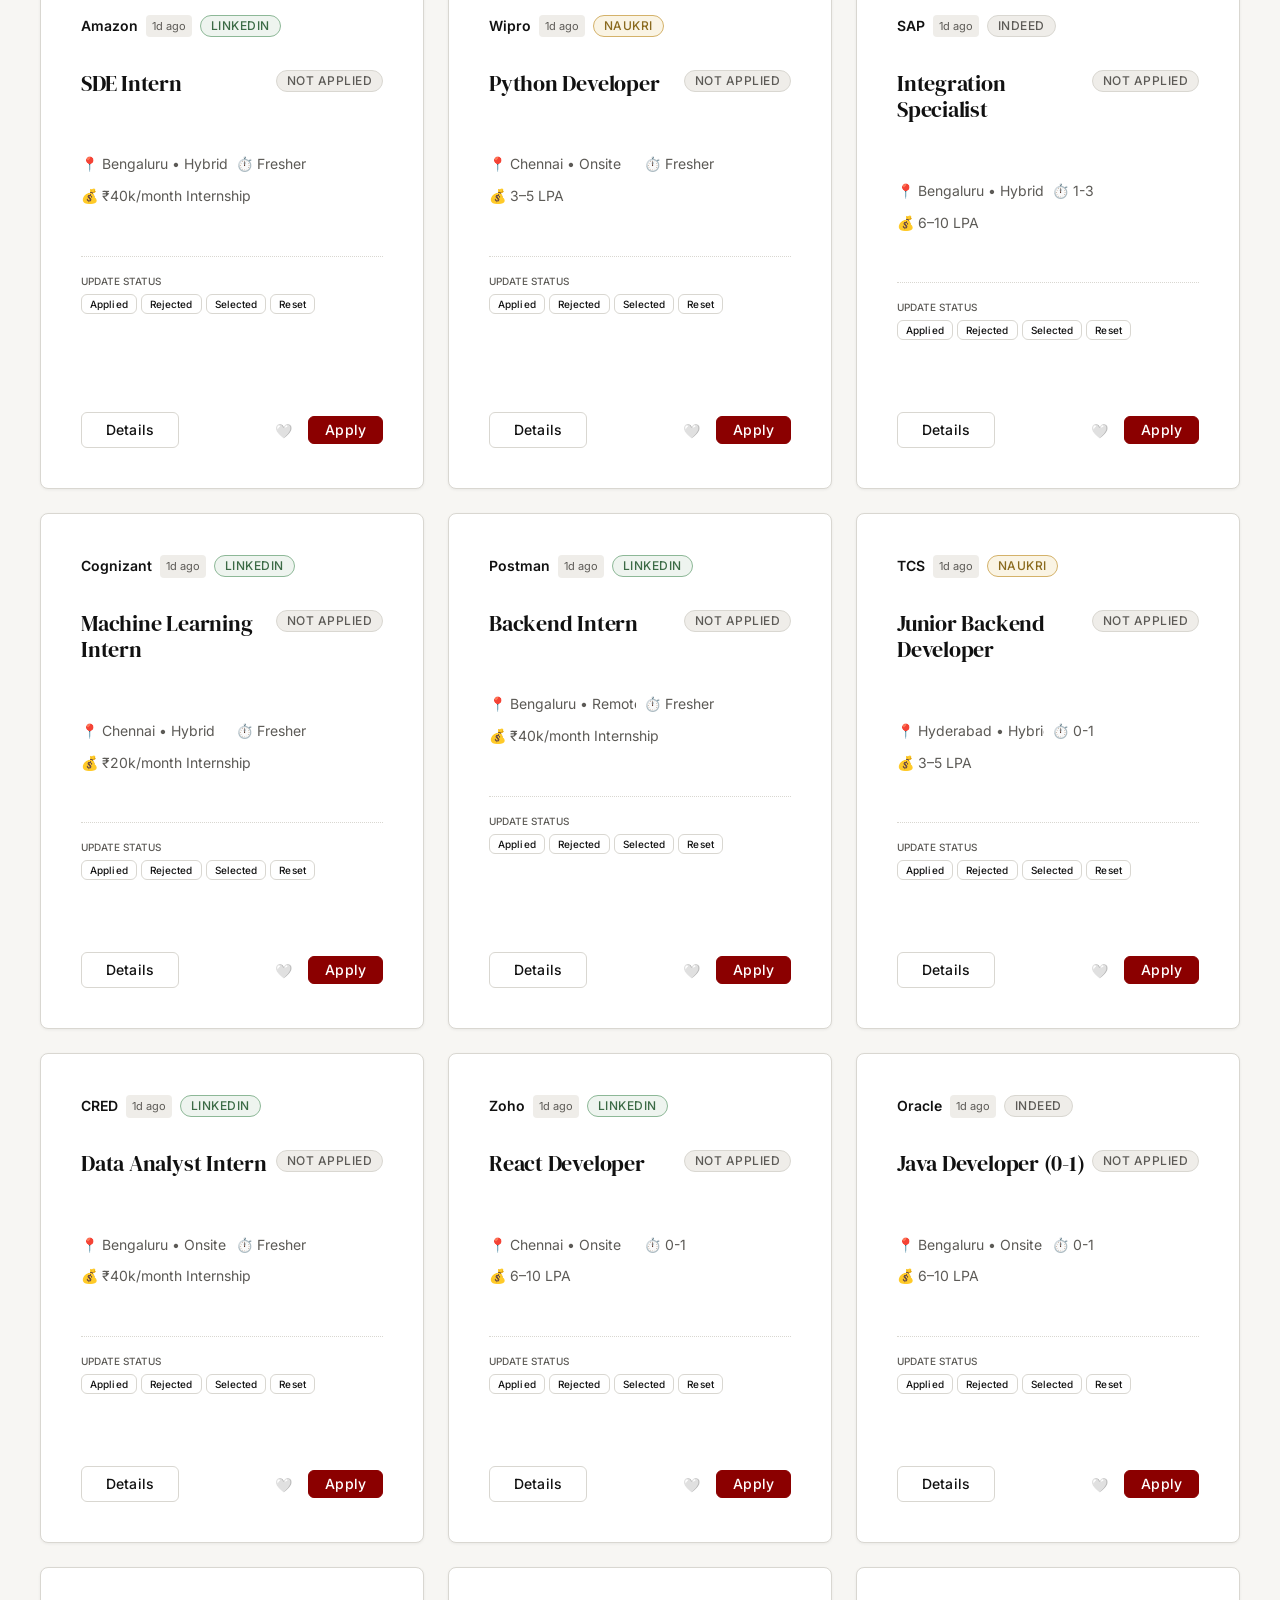
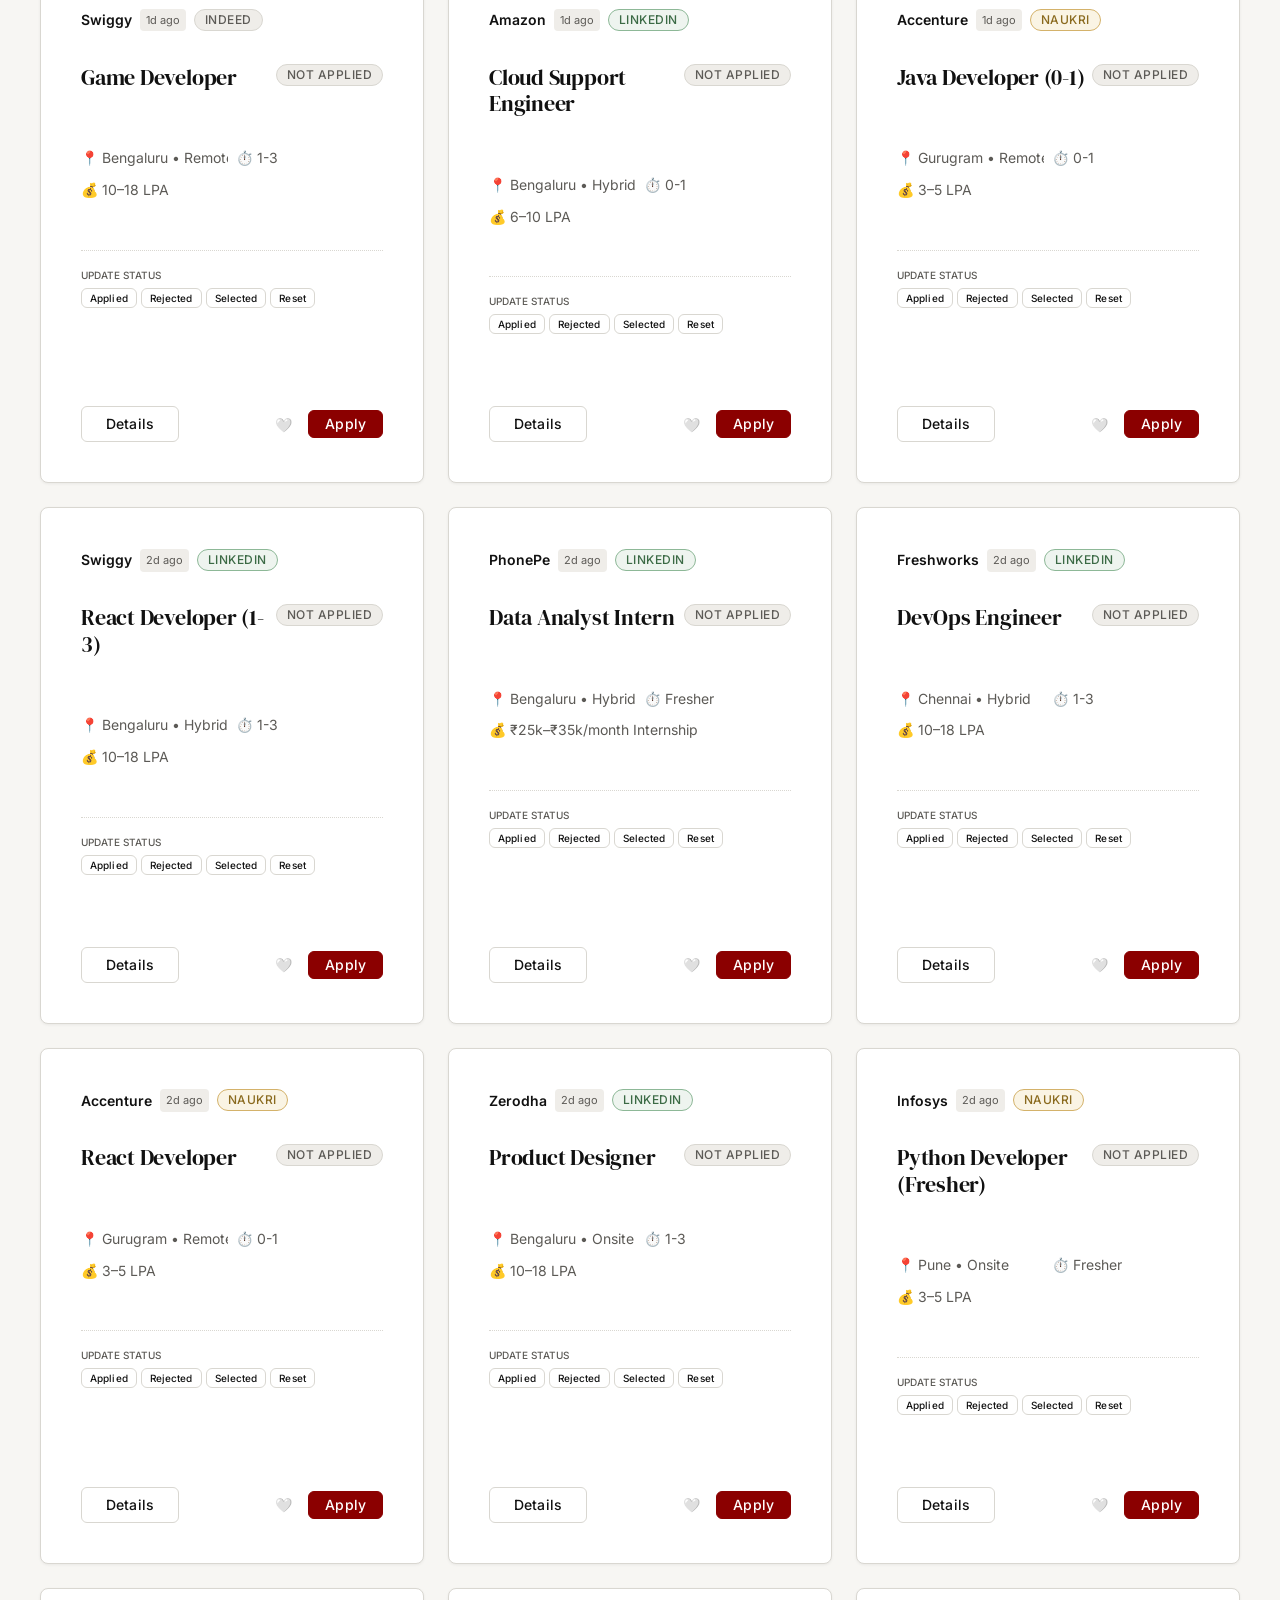
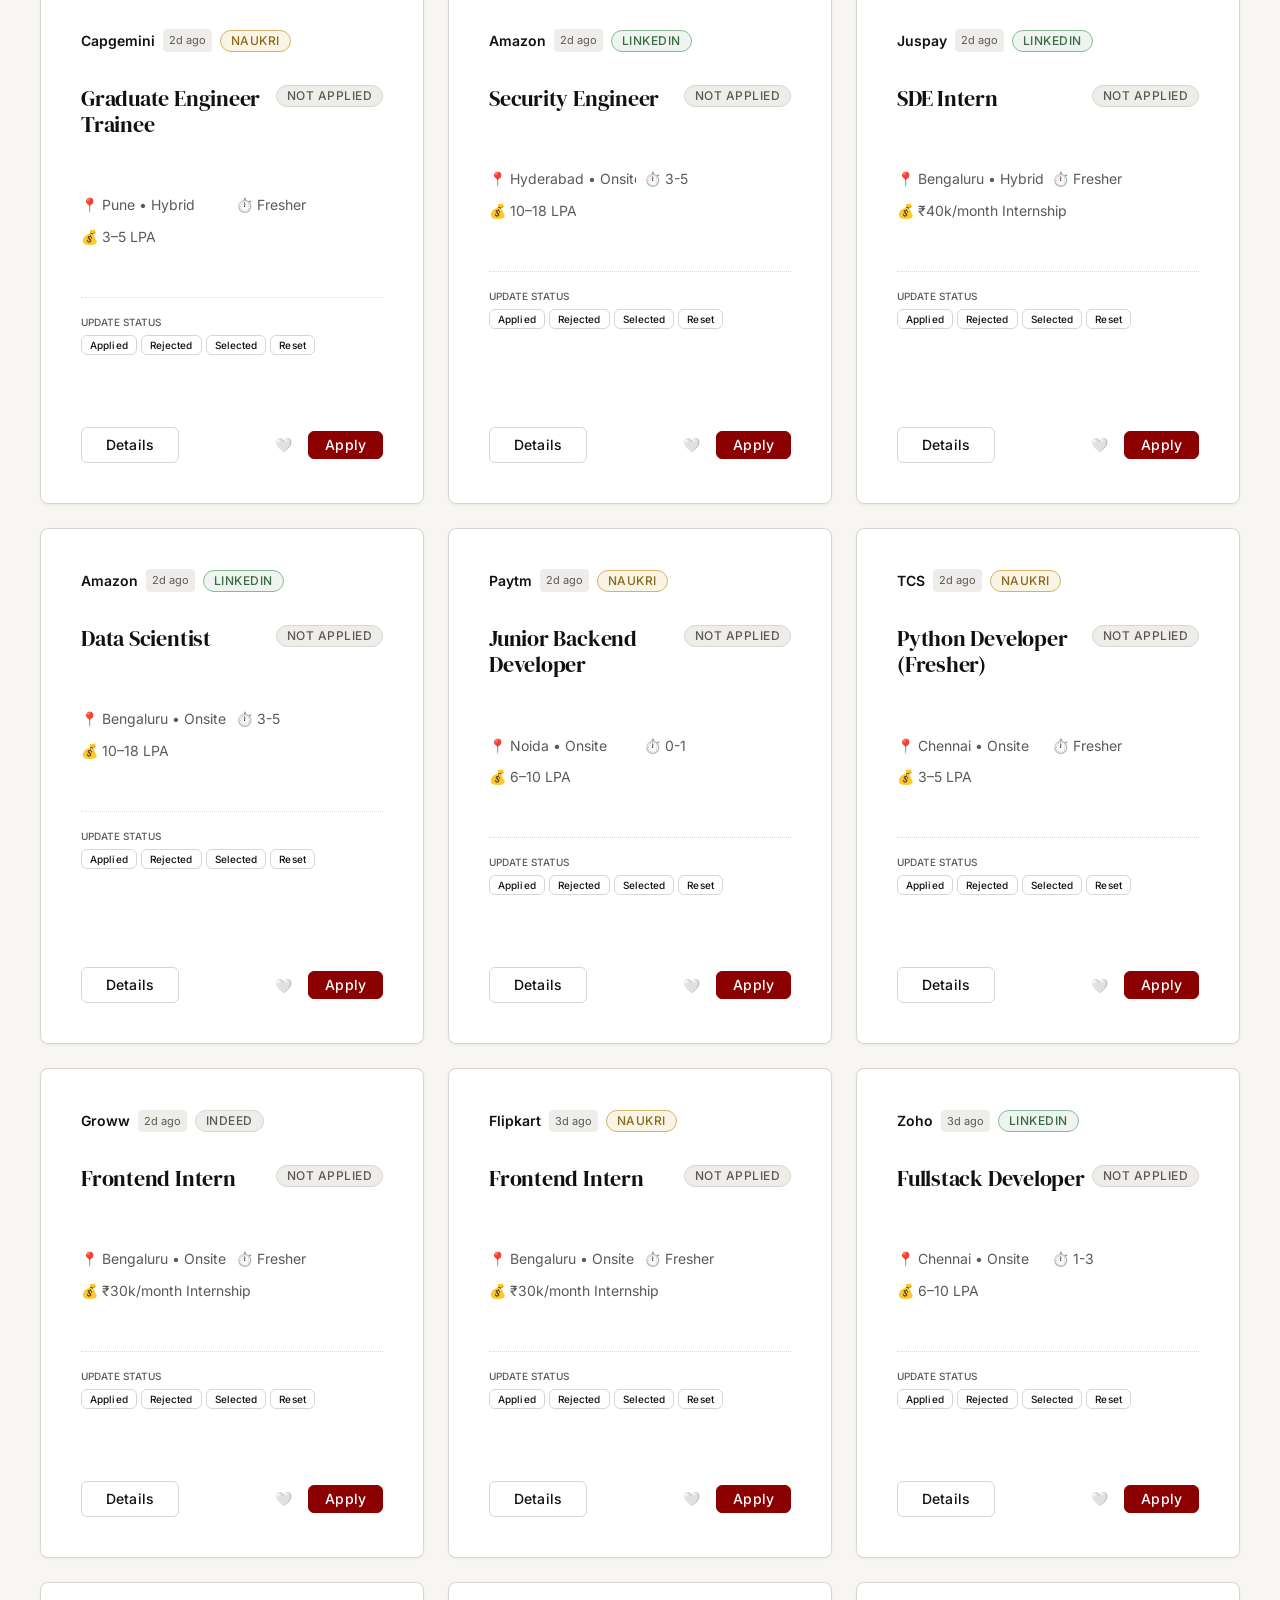
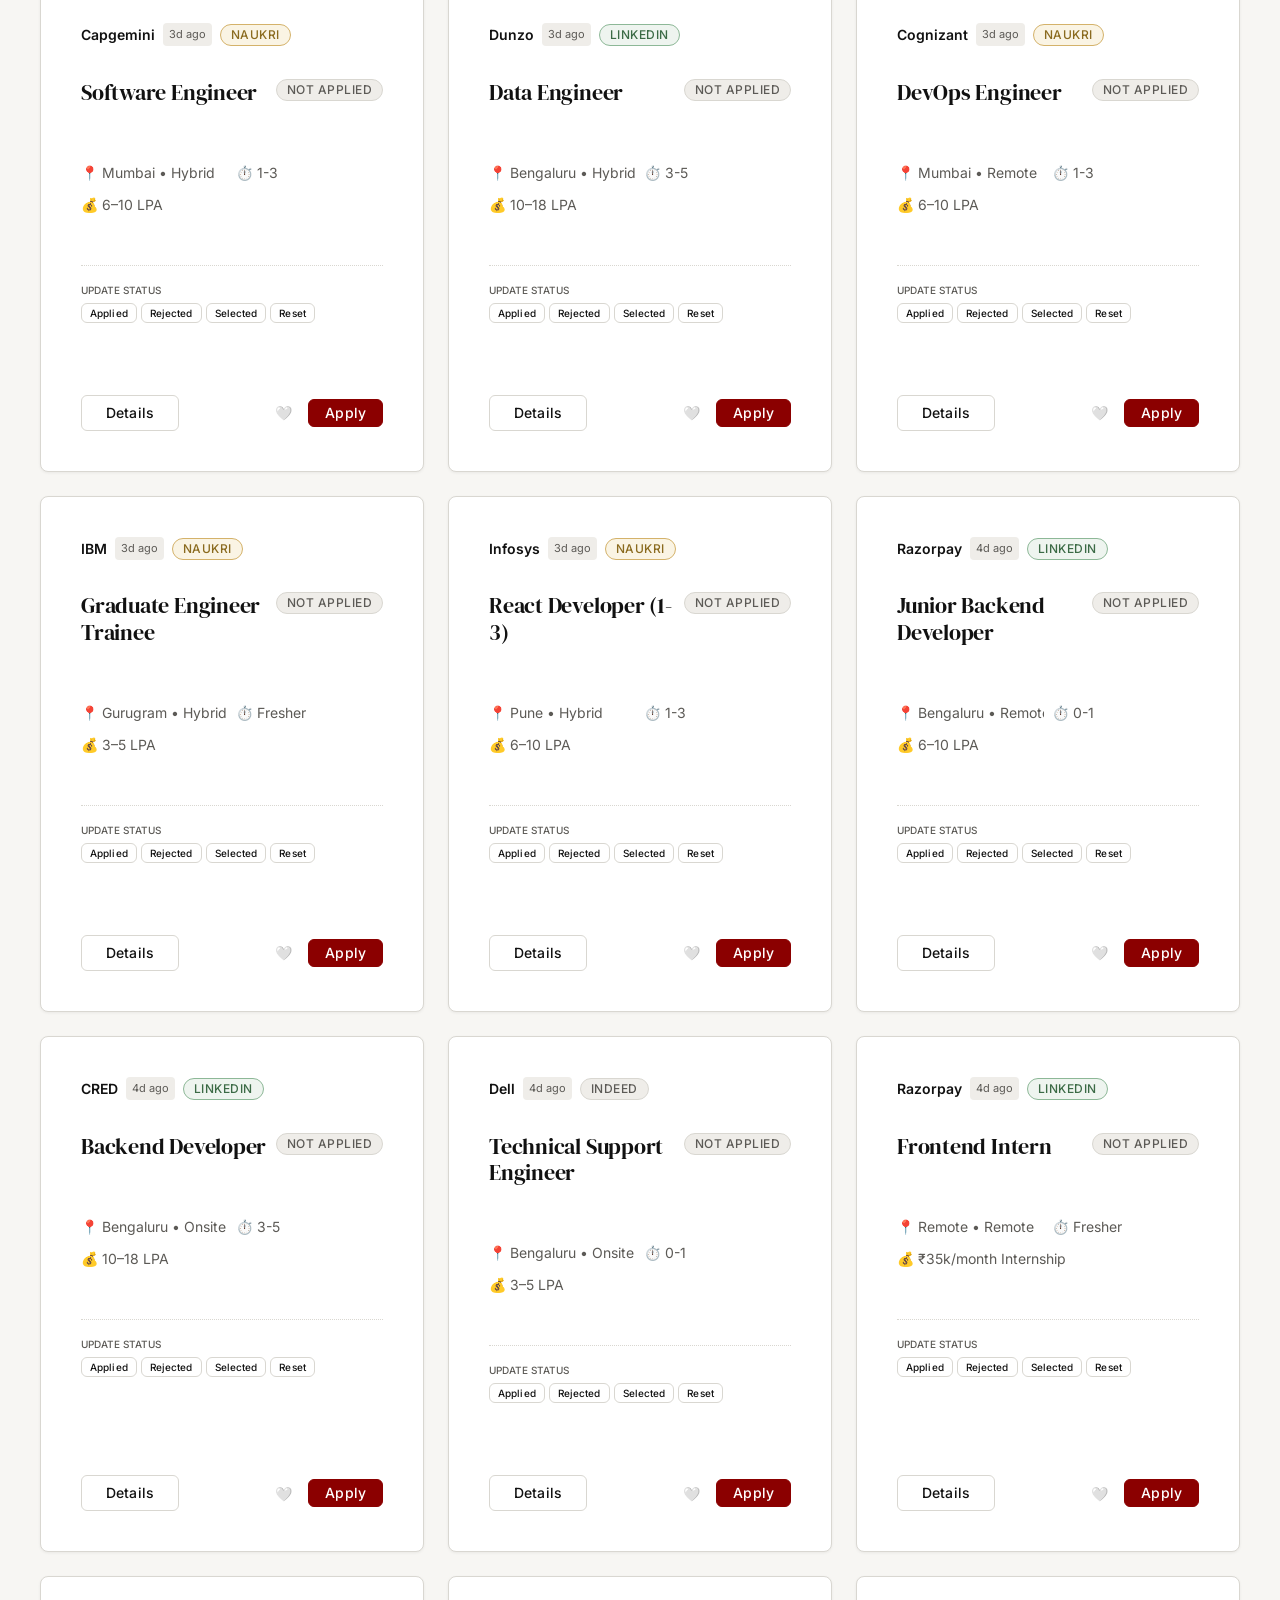
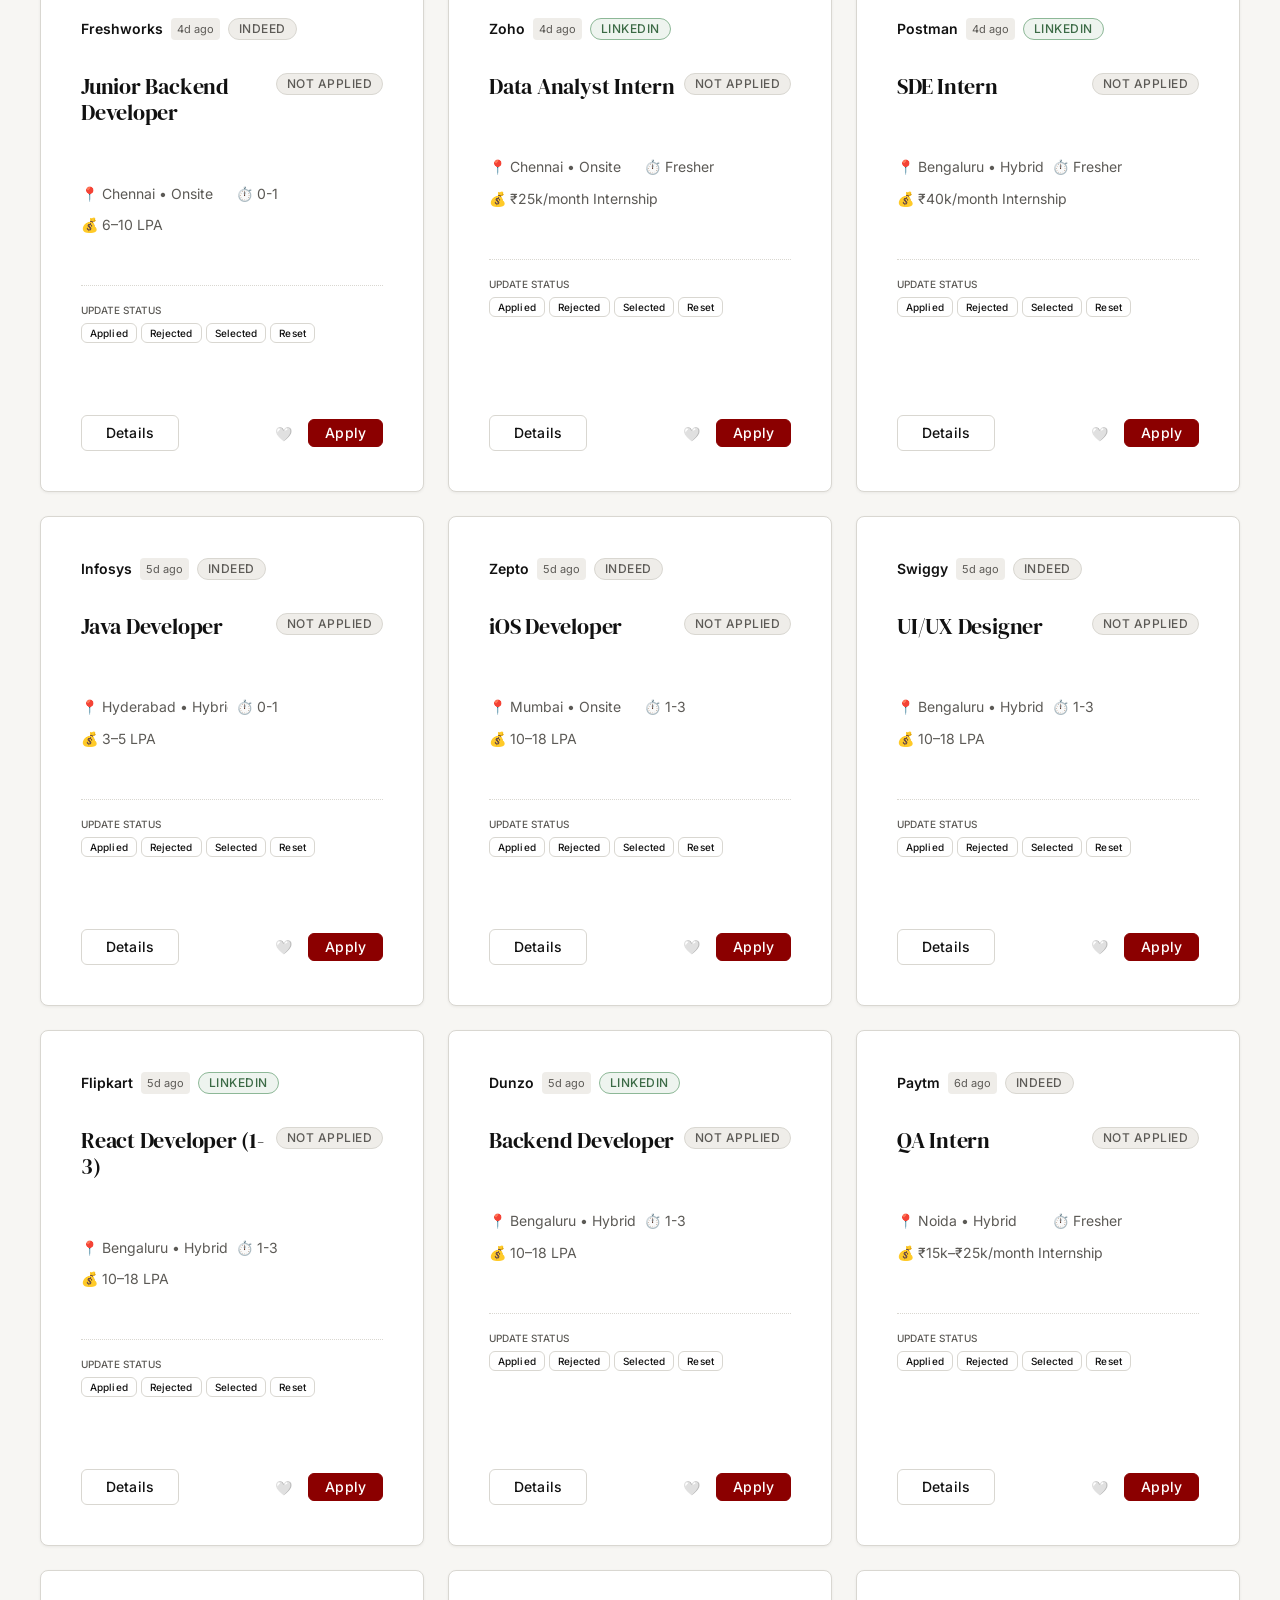
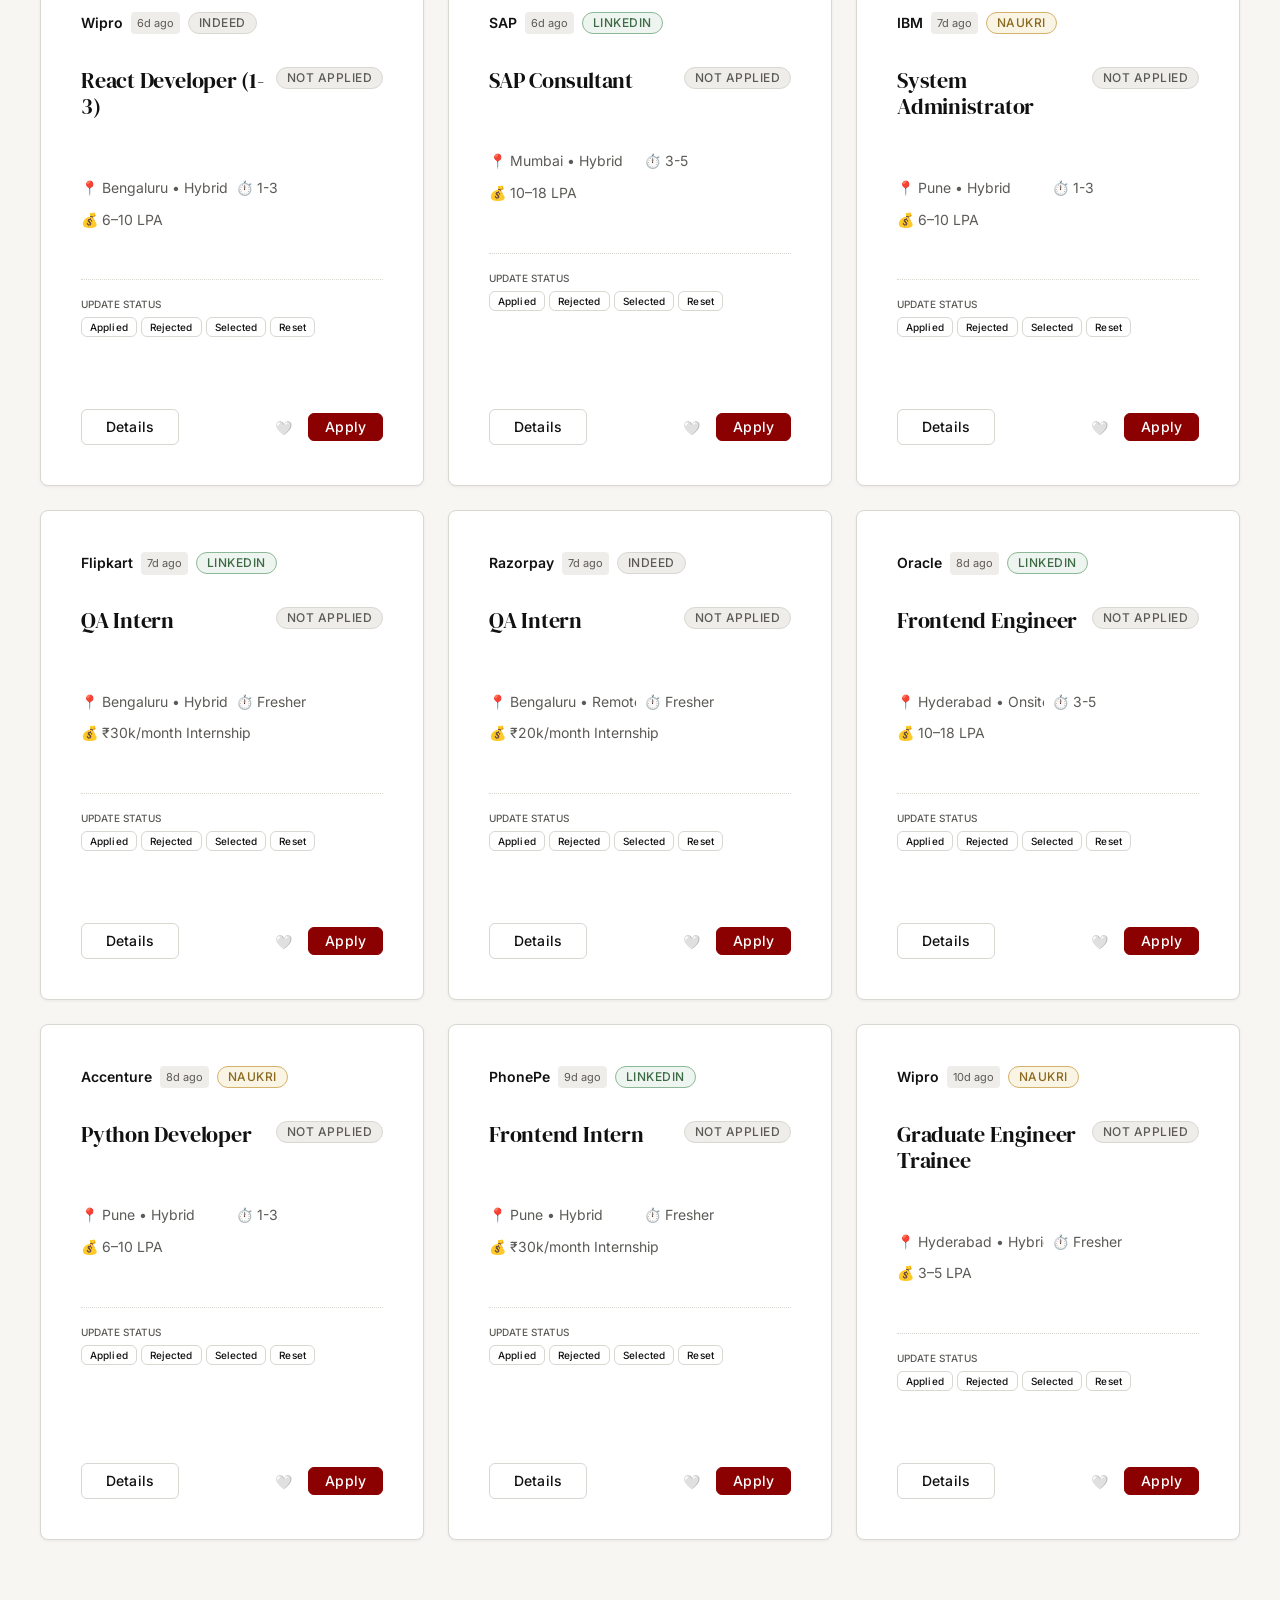
==== commit c74c3239: "Upgrade: Persistent Job Status Tracking and Enhanced Daily Digest" ====
--- a/dashboard.html
+++ b/dashboard.html
@@ -372,6 +372,14 @@
                 <option value="LinkedIn">LinkedIn</option>
                 <option value="Naukri">Naukri</option>
                 <option value="Indeed">Indeed</option>
+            </select>
+
+            <select id="filter-status" class="field-input field-input--select filter-select">
+                <option value="">All Statuses</option>
+                <option value="Not Applied">Not Applied</option>
+                <option value="Applied">Applied</option>
+                <option value="Rejected">Rejected</option>
+                <option value="Selected">Selected</option>
             </select>
 
             <select id="filter-sort" class="field-input field-input--select filter-select">
@@ -449,6 +457,7 @@
         }
         let savedJobs = JSON.parse(localStorage.getItem('savedJobs') || '[]');
         const userPrefs = JSON.parse(localStorage.getItem('jobTrackerPreferences') || 'null');
+        let jobStatuses = JSON.parse(localStorage.getItem('jobTrackerStatus') || '{}');
 
         // DOM elements
         const grid = document.getElementById('jobs-grid');
@@ -459,6 +468,7 @@
         const filterMode = document.getElementById('filter-mode');
         const filterExperience = document.getElementById('filter-experience');
         const filterSource = document.getElementById('filter-source');
+        const filterStatus = document.getElementById('filter-status');
         const filterSort = document.getElementById('filter-sort');
         const filterMatchOnly = document.getElementById('filter-match-only');
         const prefsBanner = document.getElementById('preferences-banner');
@@ -467,7 +477,25 @@
         const modal = document.getElementById('job-modal');
         const modalClose = document.getElementById('modal-close');
 
-        // 2a. Match Score Engine
+        // 2a. Status Toggle Logic
+        function updateJobStatus(jobId, newStatus) {
+            jobStatuses[jobId] = {
+                status: newStatus,
+                updatedAt: new Date().toISOString()
+            };
+            localStorage.setItem('jobTrackerStatus', JSON.stringify(jobStatuses));
+
+            // Notification
+            if (typeof showToast === 'function') {
+                showToast(`Status updated: ${newStatus}`, 'default');
+            } else {
+                console.log(`Status updated: ${newStatus}`);
+            }
+
+            renderJobs();
+        }
+
+        // 2b. Match Score Engine
         function calculateMatchScore(job, prefs) {
             if (!prefs) return 0;
 
@@ -575,10 +603,14 @@
                 const matchesExp = filterExperience.value === '' || job.experience === filterExperience.value;
                 const matchesSource = filterSource.value === '' || job.source === filterSource.value;
 
+                // Status Filter
+                const statusInfo = jobStatuses[job.id] || { status: 'Not Applied' };
+                const matchesStatus = filterStatus.value === '' || statusInfo.status === filterStatus.value;
+
                 // Match Threshold Filter
                 const matchesThreshold = !onlyMatches || job.matchScore >= minThreshold;
 
-                return matchesSearch && matchesLocation && matchesMode && matchesExp && matchesSource && matchesThreshold;
+                return matchesSearch && matchesLocation && matchesMode && matchesExp && matchesSource && matchesThreshold && matchesStatus;
             });
 
             // Sort logic
@@ -617,23 +649,37 @@
                 const isSaved = savedJobs.includes(job.id);
                 const postedText = job.postedDaysAgo === 0 ? 'Today' : `${job.postedDaysAgo}d ago`;
 
+                // Job Status
+                const statusInfo = jobStatuses[job.id] || { status: 'Not Applied' };
+                const currentStatus = statusInfo.status;
+                let statusBadgeClass = 'badge--neutral';
+                if (currentStatus === 'Applied') statusBadgeClass = 'badge--info';
+                else if (currentStatus === 'Rejected') statusBadgeClass = 'badge--error';
+                else if (currentStatus === 'Selected') statusBadgeClass = 'badge--success';
+
                 // Match score badge color
                 let scoreClass = 'badge--neutral';
                 if (job.matchScore >= 80) scoreClass = 'badge--success';
                 else if (job.matchScore >= 60) scoreClass = 'badge--warning';
                 else if (job.matchScore >= 40) scoreClass = 'badge--neutral';
-                else scoreClass = 'badge--subtle'; // Custom class
+                else scoreClass = 'badge--subtle';
 
                 const card = document.createElement('div');
                 card.className = 'card job-card';
                 card.innerHTML = `
                     <div class="job-card__meta">
-                        <span class="job-card__company">${job.company}</span>
-                        <span class="job-card__tag">${postedText}</span>
-                        <span class="badge ${job.source === 'LinkedIn' ? 'badge--success' : (job.source === 'Naukri' ? 'badge--warning' : 'badge--neutral')}">${job.source}</span>
-                        ${userPrefs ? `<span class="badge ${scoreClass}" style="margin-left: auto;">${job.matchScore}% Match</span>` : ''}
+                        <div style="display: flex; align-items: center; gap: 8px; width: 100%;">
+                            <span class="job-card__company">${job.company}</span>
+                            <span class="job-card__tag">${postedText}</span>
+                            <span class="badge ${job.source === 'LinkedIn' ? 'badge--success' : (job.source === 'Naukri' ? 'badge--warning' : 'badge--neutral')}">${job.source}</span>
+                            ${userPrefs ? `<span class="badge ${scoreClass}" style="margin-left: auto;">${job.matchScore}% Match</span>` : ''}
+                        </div>
                     </div>
-                    <h3 class="card__title" style="font-size: var(--text-lg); margin-bottom: var(--space-2);">${job.title}</h3>
+                    
+                    <div style="display: flex; justify-content: space-between; align-items: flex-start; margin-bottom: var(--space-2);">
+                        <h3 class="card__title" style="font-size: var(--text-lg); margin-bottom: 0;">${job.title}</h3>
+                        <span class="badge ${statusBadgeClass}">${currentStatus}</span>
+                    </div>
                     
                     <div class="job-card__details">
                         <div class="job-card__detail-item">📍 ${job.location} • ${job.mode}</div>
@@ -641,8 +687,18 @@
                         <div class="job-card__detail-item" style="grid-column: 1 / -1">💰 ${job.salaryRange}</div>
                     </div>
 
+                    <div style="margin-top: var(--space-3); padding-top: var(--space-2); border-top: 1px dotted var(--color-border); margin-bottom: var(--space-3);">
+                        <label class="field-label" style="font-size: 10px; text-transform: uppercase; color: var(--color-muted); display: block; margin-bottom: 4px;">Update Status</label>
+                        <div style="display: flex; gap: 4px; flex-wrap: wrap;">
+                            <button class="btn btn--secondary status-btn ${currentStatus === 'Applied' ? 'btn--primary' : ''}" data-id="${job.id}" data-status="Applied" style="padding: 4px 8px; font-size: 10px; height: auto;">Applied</button>
+                            <button class="btn btn--secondary status-btn ${currentStatus === 'Rejected' ? 'btn--primary' : ''}" data-id="${job.id}" data-status="Rejected" style="padding: 4px 8px; font-size: 10px; height: auto;">Rejected</button>
+                            <button class="btn btn--secondary status-btn ${currentStatus === 'Selected' ? 'btn--primary' : ''}" data-id="${job.id}" data-status="Selected" style="padding: 4px 8px; font-size: 10px; height: auto;">Selected</button>
+                            <button class="btn btn--secondary status-btn ${currentStatus === 'Not Applied' ? 'btn--primary' : ''}" data-id="${job.id}" data-status="Not Applied" style="padding: 4px 8px; font-size: 10px; height: auto;">Reset</button>
+                        </div>
+                    </div>
+
                     <div class="job-card__footer">
-                        <button class="btn btn--secondary view-btn" data-id="${job.id}">View Details</button>
+                        <button class="btn btn--secondary view-btn" data-id="${job.id}">Details</button>
                         <div class="job-card__actions">
                             <button class="btn-icon save-btn" data-id="${job.id}" title="${isSaved ? 'Unsave' : 'Save'}">
                                 ${isSaved ? '❤️' : '🤍'}
@@ -670,13 +726,27 @@
             // Save Buttons
             document.querySelectorAll('.save-btn').forEach(btn => {
                 btn.addEventListener('click', (e) => {
-                    // navigate up to find the button if inner span/icon clicked
                     const button = e.target.closest('.save-btn');
                     const id = button.getAttribute('data-id');
                     toggleSaveJob(id, button);
                 });
             });
-        }
+
+            // Status Buttons
+            document.querySelectorAll('.status-btn').forEach(btn => {
+                btn.addEventListener('click', (e) => {
+                    const id = e.target.getAttribute('data-id');
+                    const status = e.target.getAttribute('data-status');
+                    updateJobStatus(id, status);
+                });
+            });
+        }
+
+        // Add event listeners for filters
+        [filterSearch, filterLocation, filterMode, filterExperience, filterSource, filterStatus, filterSort, filterMatchOnly].forEach(el => {
+            el.addEventListener('change', renderJobs);
+        });
+        filterSearch.addEventListener('input', renderJobs);
 
         // 4. Save Logic
         function toggleSaveJob(id, btnElement) {
--- a/css/components.css
+++ b/css/components.css
@@ -173,6 +173,12 @@
     border-color: #D4A0A0;
 }
 
+.badge--info {
+    background-color: #E3F2FD;
+    color: #1976D2;
+    border-color: #BBDEFB;
+}
+
 .badge--subtle {
     background-color: var(--color-bg);
     color: var(--color-muted);
